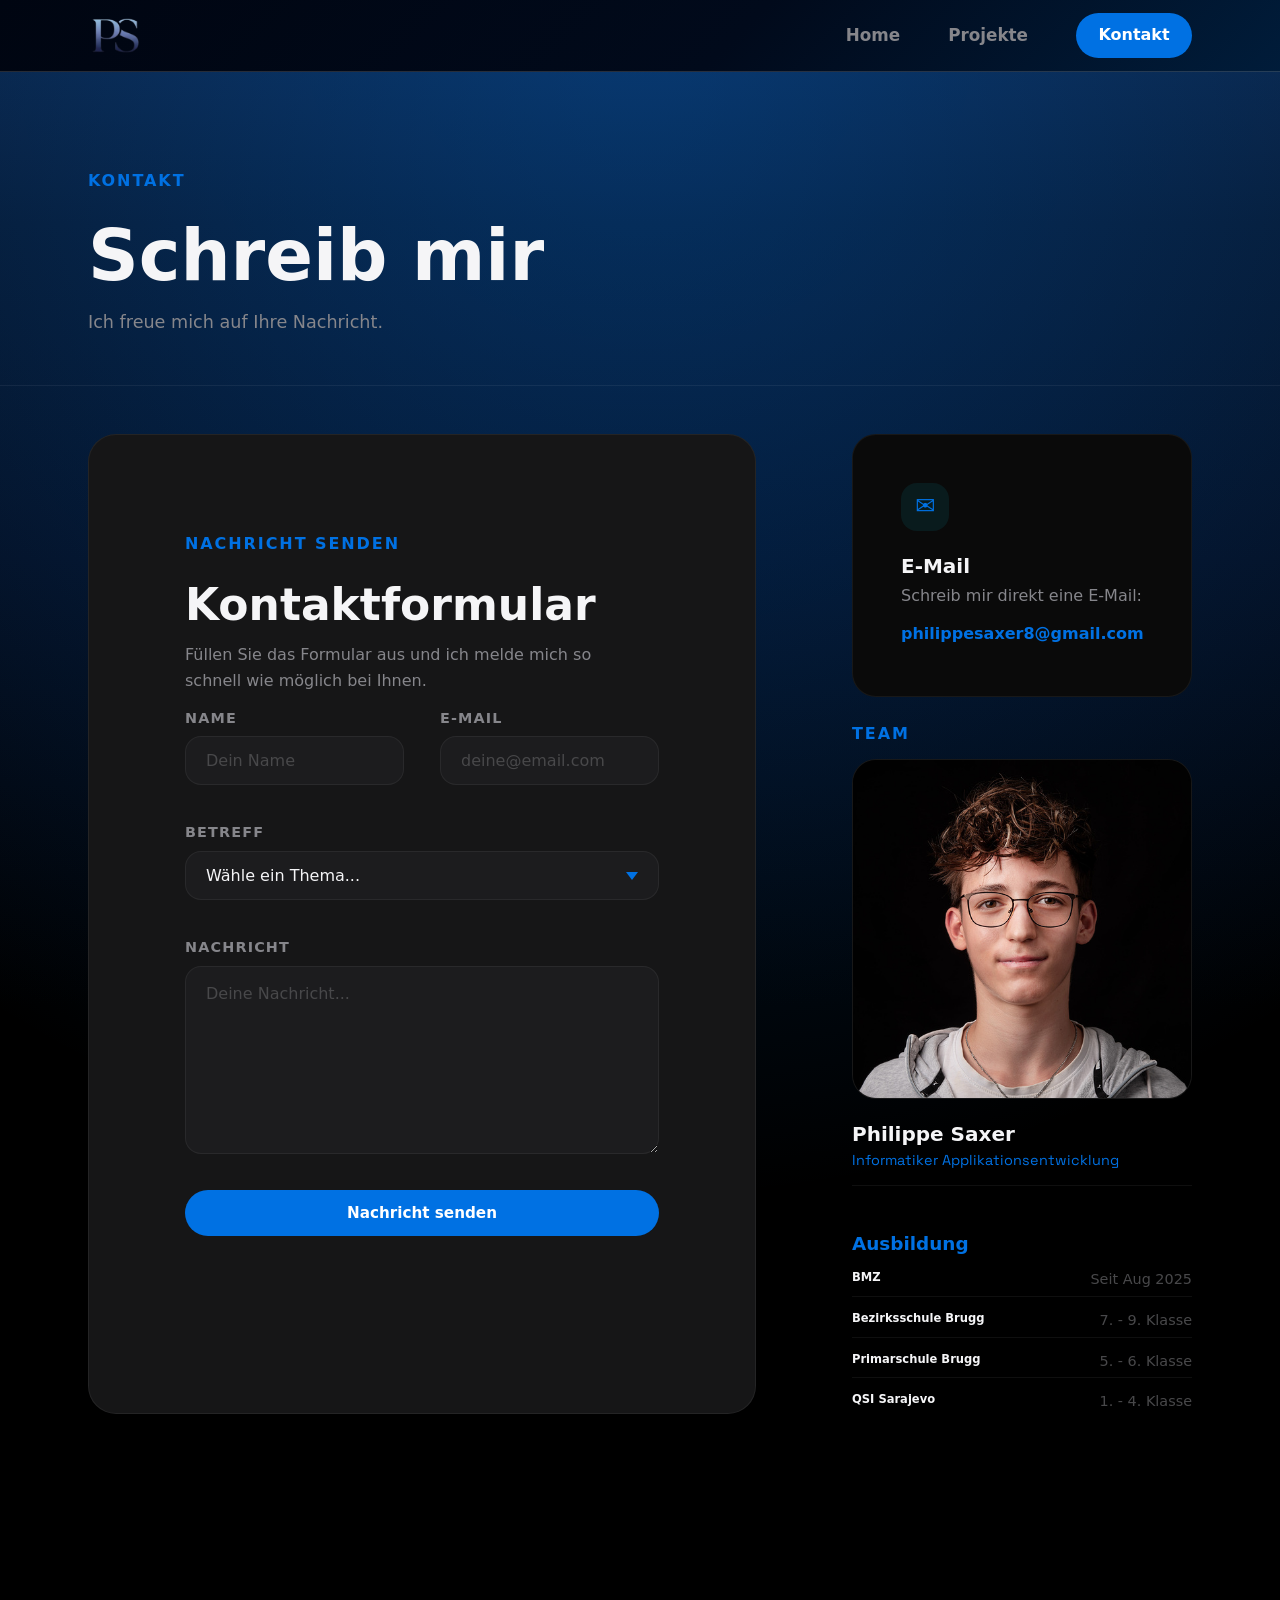
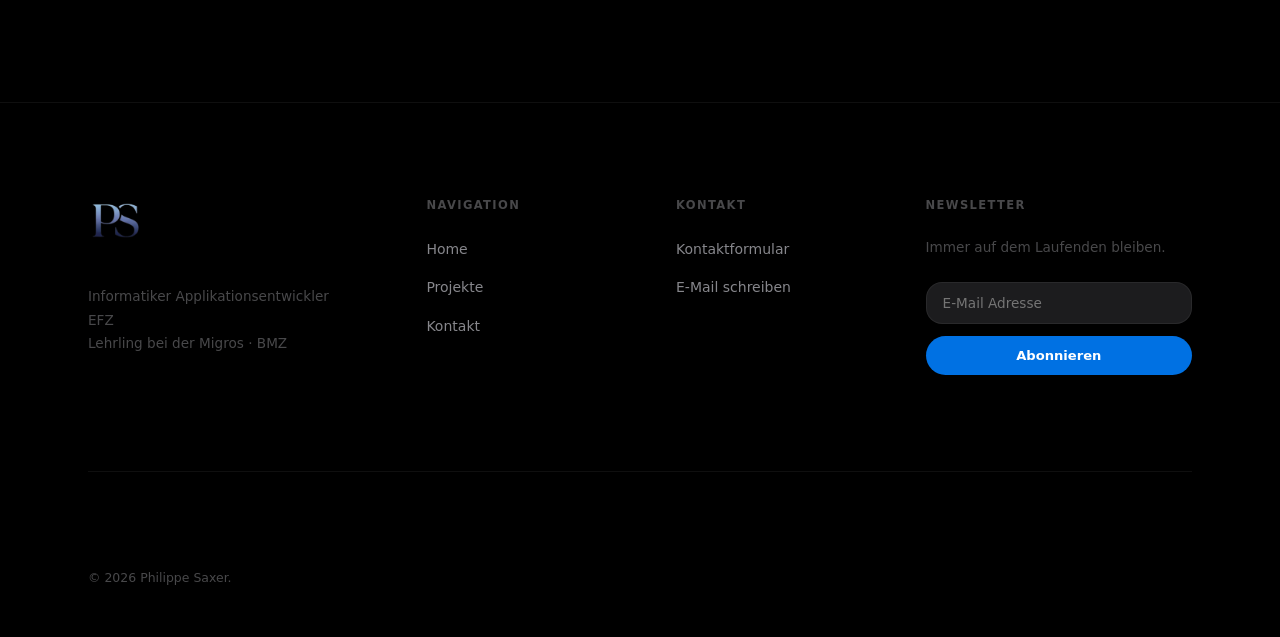
==== kontakt.html @ be21d1b6 "Page Title Refinement: Trenner von — auf | überall geändert" ====
<!DOCTYPE html>
<html lang="de">
<head>
  <meta charset="UTF-8">
  <meta name="viewport" content="width=device-width, initial-scale=1.0">
  <meta name="description" content="Kontakt aufnehmen mit Philippe Saxer — Informatiker Applikationsentwickler EFZ.">
  <title>Kontakt | Philippe Saxer</title>
  <link rel="stylesheet" href="css/style.css">
  <link rel="stylesheet" href="css/responsive.css">
  <link rel="icon" href="images/logo.png" type="image/png">
</head>
<body style="overflow-x: hidden;">

  <!-- LOADING SCREEN -->
  <div id="page-loader">
    <img src="images/logo.png" alt="Loading..." class="loader-logo">
  </div>

  <!-- ====================================================
       HEADER
       ==================================================== -->
  <header class="site-header">
    <div class="container header-inner">
      <a href="index.html" class="site-logo">
        <img src="images/logo.png" alt="Philippe.dev Logo" style="height: 32px; width: auto; object-fit: contain;">
      </a>
      <nav class="site-nav">
        <a href="index.html"    class="nav-link">Home</a>
        <a href="projekte.html" class="nav-link">Projekte</a>
        <a href="kontakt.html"  class="nav-cta active">Kontakt</a>
      </nav>
    </div>
  </header>

  <!-- ====================================================
       MAIN
       ==================================================== -->
  <main>

    <!-- PAGE HERO -->
    <div class="page-hero">
      <div class="container">
        <span class="section-label">Kontakt</span>
        <h1>Schreib mir</h1>
        <p>Ich freue mich auf Ihre Nachricht.</p>
      </div>
    </div>

    <!-- CONTACT SECTION -->
    <section class="section">
      <div class="container">
        <div class="contact-layout scroll-reveal">

          <!-- Contact Form -->
          <div class="contact-form-wrapper">
            <div class="contact-card">
              <div class="contact-card-header">
                <span class="section-label">Nachricht senden</span>
                <h2>Kontaktformular</h2>
                <p>Füllen Sie das Formular aus und ich melde mich so schnell wie möglich bei Ihnen.</p>
              </div>
              <form class="contact-form" action="mailto:philippesaxer8@gmail.com" method="post" enctype="text/plain">
                <div class="form-row">
                  <div class="form-group">
                    <label for="contact-name" class="form-label">Name</label>
                    <input type="text" id="contact-name" name="name" class="form-input" placeholder="Dein Name" required>
                  </div>
                  <div class="form-group">
                    <label for="contact-email" class="form-label">E-Mail</label>
                    <input type="email" id="contact-email" name="email" class="form-input" placeholder="deine@email.com" required>
                  </div>
                </div>
                <div class="form-group">
                  <label for="contact-subject" class="form-label">Betreff</label>
                  <select id="contact-subject" name="betreff" class="form-input form-select" required>
                    <option value="" disabled selected>Wähle ein Thema...</option>
                    <option value="Allgemeine Anfrage">Allgemeine Anfrage</option>
                    <option value="Projekt-Frage">Frage zu einem Projekt</option>
                    <option value="Zusammenarbeit">Zusammenarbeit</option>
                    <option value="Sonstiges">Sonstiges</option>
                  </select>
                </div>
                <div class="form-group">
                  <label for="contact-message" class="form-label">Nachricht</label>
                  <textarea id="contact-message" name="nachricht" class="form-textarea" rows="6" placeholder="Deine Nachricht..." required></textarea>
                </div>
                <button type="submit" class="btn-primary btn-full">Nachricht senden</button>
              </form>
            </div>
          </div>

          <!-- Contact Info Sidebar -->
          <aside class="contact-info-sidebar">
            <div class="contact-info-card scroll-reveal">
              <div class="contact-info-icon">✉</div>
              <h3>E-Mail</h3>
              <p>Schreib mir direkt eine E-Mail:</p>
              <a href="mailto:philippesaxer8@gmail.com" class="contact-info-link">philippesaxer8@gmail.com</a>
            </div>

            <div class="contact-profile-card scroll-reveal">
              <span class="section-label" style="display: block; margin-bottom: var(--sp-sm);">Team</span>
              <img src="images/philippesaxer.png" alt="Philippe Saxer" style="width: 100%; height: auto; border-radius: var(--r-lg); border: 1px solid var(--border-subtle); object-fit: cover; background: var(--bg-surface);">
              <h3 style="margin-top: var(--sp-md); font-size: 1.25rem; color: var(--text-primary);">Philippe Saxer</h3>
              <p style="font-family: var(--font-mono); font-size: 0.9rem; color: var(--cyan); margin-top: 4px;">Informatiker Applikationsentwicklung</p>
              
              <div class="team-details" style="margin-top: var(--sp-sm); gap: var(--sp-sm);">
                <h4 style="font-size: 1.15rem; margin-bottom: 2px; color: var(--cyan);">Ausbildung</h4>
                
                <div class="detail-row" style="flex-direction: row; justify-content: space-between; border-bottom: 1px solid var(--border-subtle); padding-bottom: 4px;">
                  <span class="detail-label" style="text-transform: none; letter-spacing: normal; color: var(--text-primary);">BMZ</span>
                  <span class="detail-value" style="font-size: 0.9rem; color: var(--text-muted);">Seit Aug 2025</span>
                </div>
                
                <div class="detail-row" style="flex-direction: row; justify-content: space-between; border-bottom: 1px solid var(--border-subtle); padding-bottom: 4px;">
                  <span class="detail-label" style="text-transform: none; letter-spacing: normal; color: var(--text-primary);">Bezirksschule Brugg</span>
                  <span class="detail-value" style="font-size: 0.9rem; color: var(--text-muted);">7. - 9. Klasse</span>
                </div>
                
                <div class="detail-row" style="flex-direction: row; justify-content: space-between; border-bottom: 1px solid var(--border-subtle); padding-bottom: 4px;">
                  <span class="detail-label" style="text-transform: none; letter-spacing: normal; color: var(--text-primary);">Primarschule Brugg</span>
                  <span class="detail-value" style="font-size: 0.9rem; color: var(--text-muted);">5. - 6. Klasse</span>
                </div>
                
                <div class="detail-row" style="flex-direction: row; justify-content: space-between;">
                  <span class="detail-label" style="text-transform: none; letter-spacing: normal; color: var(--text-primary);">QSI Sarajevo</span>
                  <span class="detail-value" style="font-size: 0.9rem; color: var(--text-muted);">1. - 4. Klasse</span>
                </div>
              </div>
            </div>
          </aside>

        </div>
      </div>
    </section>

  </main>

  <!-- ====================================================
       FOOTER
       ==================================================== -->
  <footer class="site-footer">
    <div class="container">
      <div class="footer-top">
        <div class="footer-brand">
          <a href="index.html" class="site-logo" style="margin-bottom: var(--sp-sm); display: inline-block;">
            <img src="images/logo.png" alt="Philippe.dev Logo" style="height: 48px; width: auto; object-fit: contain;">
          </a>
          <p>Informatiker Applikationsentwickler EFZ<br>Lehrling bei der Migros · BMZ</p>
        </div>
        <div class="footer-col">
          <h4>Navigation</h4>
          <ul class="footer-links">
            <li><a href="index.html"    class="footer-link">Home</a></li>
            <li><a href="projekte.html" class="footer-link">Projekte</a></li>
            <li><a href="kontakt.html"  class="footer-link">Kontakt</a></li>
          </ul>
        </div>
        <div class="footer-col">
          <h4>Kontakt</h4>
          <ul class="footer-links">
            <li><a href="kontakt.html"                           class="footer-link">Kontaktformular</a></li>
            <li><a href="mailto:philippesaxer8@gmail.com"        class="footer-link">E-Mail schreiben</a></li>
          </ul>
        </div>
        <div class="footer-col newsletter-col">
          <h4>Newsletter</h4>
          <p style="font-size: 0.85rem; color: var(--text-muted); margin-bottom: var(--sp-md);">Immer auf dem Laufenden bleiben.</p>
          <form class="footer-newsletter-form" action="mailto:philippesaxer8@gmail.com" method="post" enctype="text/plain">
            <input type="email" name="email" placeholder="E-Mail Adresse" required class="footer-newsletter-input">
            <button type="submit" class="footer-newsletter-btn">Abonnieren</button>
          </form>
        </div>
      </div>
      <div class="footer-bottom">
        <p class="footer-copy">&copy; 2026 Philippe Saxer.</p>
      </div>
    </div>
  </footer>

  <script>
    // Apple-Style Scroll Reveal Animation
    document.addEventListener("DOMContentLoaded", () => {
      const observerOptions = {
        threshold: 0.15,
        rootMargin: "0px 0px -10% 0px"
      };

      const observer = new IntersectionObserver((entries) => {
        entries.forEach(entry => {
          // Add or remove the active class depending on visibility
          if (entry.isIntersecting) {
            entry.target.classList.add("reveal-active");
          } else {
            // Optional: remove class when scrolling past to animate again
            entry.target.classList.remove("reveal-active");
          }
        });
      }, observerOptions);

      // Select elements to animate
      const cards = document.querySelectorAll(".contact-info-card, .contact-card");
      
      cards.forEach((el, index) => {
        el.classList.add("reveal-up");
        el.style.transitionDelay = `${(index % 3) * 0.1}s`;
        observer.observe(el);
      });
    });

    // Hide Loading Screen
    window.addEventListener("load", () => {
      const loader = document.getElementById("page-loader");
      if (loader) {
        setTimeout(() => {
          loader.classList.add("loader-hidden");
        }, 500);
      }
    });
  </script>
  <script src="js/main.js"></script>
</body>
</html>
---- css/style.css ----
/* ============================================================
   PORTFOLIO — Philippe Saxer
   css/style.css
   ============================================================ */

@import url('https://fonts.googleapis.com/css2?family=Space+Grotesk:wght@400;500;600;700&family=Playfair+Display:wght@400;500;600;700;800;900&display=swap');

/* ============================================================
   CSS CUSTOM PROPERTIES
   ============================================================ */

:root {
  /* Background layers — Sophisticated Dark */
  --bg-base: #000000;
  --bg-surface: #0a0a0a;
  --bg-card: #161617;
  --bg-card-hover: #1c1c1e;
  --bg-input: #1c1c1e;

  /* Accent — Apple Blue */
  --cyan: #0071E3;
  --cyan-dim: #0060C0;
  --cyan-glow: rgba(0, 113, 227, 0.18);
  --cyan-subtle: rgba(0, 113, 227, 0.08);

  /* Kept for compatibility */
  --sky-blue: #0071E3;
  --mint: #30D158;
  --white-glow: rgba(255, 255, 255, 0.06);

  /* Secondary accent */
  --amber: #FF9F0A;

  /* Text */
  --text-primary: #F5F5F7;
  --text-secondary: #86868B;
  --text-muted: #48484A;

  /* Borders — subtle white transparency */
  --border-subtle: rgba(255, 255, 255, 0.06);
  --border-default: rgba(255, 255, 255, 0.12);
  --border-strong: rgba(255, 255, 255, 0.18);

  /* Category colors — muted, sophisticated */
  --cat-games: #FF6961;
  --cat-backend: #64D2FF;
  --cat-iot: #30D158;
  --cat-frontend: #FFD60A;
  --cat-programming: #BF5AF2;
  --cat-database: #FF6482;
  --cat-tools: #64D2FF;
  --cat-systems: #30D158;

  /* Typography */
  --font-display: system-ui, -apple-system, 'Segoe UI', 'Helvetica Neue', Arial, sans-serif;
  --font-body: system-ui, -apple-system, 'Segoe UI', 'Helvetica Neue', Arial, sans-serif;
  --font-mono: 'Space Grotesk', system-ui, sans-serif;

  /* Spacing */
  --sp-xs: 0.375rem;
  --sp-sm: 0.75rem;
  --sp-md: 1.5rem;
  --sp-lg: 2.25rem;
  --sp-xl: 3rem;
  --sp-2xl: 4.5rem;
  --sp-3xl: 6rem;
  --sp-4xl: 9rem;

  /* Shape — strong rounding */
  --r-sm: 12px;
  --r-md: 16px;
  --r-lg: 24px;
  --r-xl: 28px;
  --r-pill: 980px;

  /* Shadows — soft layered, no glow */
  --shadow-md: 0 4px 24px rgba(0, 0, 0, 0.25), 0 1px 4px rgba(0, 0, 0, 0.15);
  --shadow-glow: 0 8px 40px rgba(0, 0, 0, 0.35);
  --shadow-sm: 0 2px 12px rgba(0, 0, 0, 0.18);

  /* Motion */
  --ease: cubic-bezier(0.4, 0, 0.2, 1);
  --transition-fast: 0.15s var(--ease);
  --transition: 0.3s var(--ease);

  /* Layout */
  --max-width: 1200px;
  --header-height: 72px;
}

/* ============================================================
   RESET & BASE
   ============================================================ */

*,
*::before,
*::after {
  box-sizing: border-box;
  margin: 0;
  padding: 0;
}

html {
  scroll-behavior: smooth;
  background-color: var(--bg-base);
  scrollbar-width: thin;
  scrollbar-color: var(--cyan-dim) var(--bg-base);
}

body {
  font-family: var(--font-body);
  font-size: 1rem;
  line-height: 1.65;
  color: var(--text-primary);
  background-color: transparent;
  overflow-x: hidden;
  min-height: 100vh;
  position: relative;
  /* Custom Bluish Cursor - Default Arrow */
  cursor: url("data:image/svg+xml,%3Csvg width='24' height='24' viewBox='0 0 24 24' fill='none' xmlns='http://www.w3.org/2000/svg'%3E%3Cpath d='M5.5 3.5V20.5L10.5 15.5H18.5L5.5 3.5Z' fill='%230071E3' stroke='white' stroke-width='1.5' stroke-linejoin='round'/%3E%3C/svg%3E"), auto;
}

/* Custom Bluish Cursor - Pointer for interactive elements */
@media (hover: hover) and (pointer: fine) {
  a, 
  button, 
  .btn-primary, 
  .btn-secondary, 
  .nav-link, 
  .nav-cta, 
  .project-card, 
  .category-card {
    cursor: url("data:image/svg+xml,%3Csvg width='32' height='32' viewBox='0 0 32 32' fill='none' xmlns='http://www.w3.org/2000/svg'%3E%3Cpath d='M11 11V3C11 1.89543 11.8954 1 13 1C14.1046 1 15 1.89543 15 3V12M15 12V10C15 8.89543 15.8954 8 17 8C18.1046 8 19 8.89543 19 10V12M19 12V10C19 8.89543 19.8954 8 21 8C22.1046 8 23 8.89543 23 10V12M23 12V11C23 9.89543 23.8954 9 25 9C26.1046 9 27 9.89543 27 11V18C27 21.866 23.866 25 20 25H15C11.134 25 8 21.866 8 18V12C8 12 8 11.5 10 11.5C12 11.5 12 12 12 13' stroke='%230071E3' stroke-width='2' stroke-linecap='round' stroke-linejoin='round'/%3E%3C/svg%3E"), pointer !important;
  }
}

/* ============================================================
   CUSTOM SCROLLBAR
   ============================================================ */
::-webkit-scrollbar {
  width: 16px;
  height: 16px;
}

::-webkit-scrollbar-track {
  background: var(--bg-base);
  border-left: 1px solid var(--border-subtle);
}

::-webkit-scrollbar-thumb {
  background: linear-gradient(to bottom, var(--cyan-dim), var(--cyan));
  border-radius: var(--r-pill);
  border: 4px solid var(--bg-base);
}

::-webkit-scrollbar-thumb:hover {
  background: linear-gradient(to bottom, var(--cyan), var(--cat-tools));
}

/* ============================================================
   GLOBAL BACKGROUND GRADIENT
   ============================================================ */
body::before {
  content: '';
  position: absolute;
  top: 0;
  left: 0;
  right: 0;
  bottom: 0;
  z-index: -999;
  pointer-events: none;
  background:
    radial-gradient(circle at 50% 0%, rgba(0, 113, 227, 0.35) 0%, transparent 1200px),
    linear-gradient(to bottom, #0d1f3c 0%, #071224 10%, #040a18 25%, #000000 45%, #000000 100%);
}

img {
  max-width: 100%;
  display: block;
}

a {
  color: inherit;
  text-decoration: none;
}

ul,
ol {
  list-style: none;
}

/* ============================================================
   TYPOGRAPHY
   ============================================================ */

h1,
h2,
h3,
h4,
h5,
h6 {
  font-family: var(--font-display);
  line-height: 1.1;
  font-weight: 700;
}

h1 {
  font-size: clamp(2.25rem, 5.5vw, 4.75rem);
}

h2 {
  font-size: clamp(1.6rem, 3.5vw, 2.75rem);
}

h3 {
  font-size: clamp(1.15rem, 2vw, 1.6rem);
}

h4 {
  font-size: 1.05rem;
}

p {
  color: var(--text-secondary);
}

.mono {
  font-family: var(--font-body);
  font-size: 0.875em;
}

/* ============================================================
   LAYOUT UTILITIES
   ============================================================ */

.container {
  width: 100%;
  max-width: var(--max-width);
  margin: 0 auto;
  padding: 0 var(--sp-xl);
}

.section {
  padding: var(--sp-4xl) 0;
}

.page-hero+.section {
  padding-top: var(--sp-xl);
}

.section-label {
  font-family: var(--font-display);
  font-size: 1rem;
  font-weight: 700;
  color: var(--cyan);
  text-transform: uppercase;
  letter-spacing: 0.12em;
  display: block;
  margin-bottom: var(--sp-md);
}

.section-title {
  color: var(--text-primary);
  margin-bottom: var(--sp-md);
}

.section-desc {
  font-size: 1.05rem;
  max-width: 55ch;
}

.section-header {
  margin-bottom: var(--sp-3xl);
}

.text-center {
  text-align: center;
}

.mt-xl {
  margin-top: var(--sp-xl);
}

.divider {
  height: 1px;
  background: linear-gradient(90deg, transparent, var(--border-default), transparent);
}

/* ============================================================
   BUTTONS
   ============================================================ */

.btn-primary {
  display: inline-flex;
  align-items: center;
  gap: var(--sp-sm);
  padding: 0.875rem 2rem;
  background: var(--cyan);
  color: #fff;
  font-family: var(--font-body);
  font-size: 0.95rem;
  font-weight: 600;
  border-radius: var(--r-pill);
  border: none;
  cursor: pointer;
  transition: all var(--transition);
}

.btn-primary:hover {
  background: var(--cyan-dim);
  transform: translateY(-1px);
  box-shadow: var(--shadow-sm);
}

.btn-secondary {
  display: inline-flex;
  align-items: center;
  gap: var(--sp-sm);
  padding: 0.875rem 2rem;
  background: transparent;
  color: var(--text-primary);
  font-family: var(--font-body);
  font-size: 0.95rem;
  font-weight: 500;
  border: 1px solid var(--border-default);
  border-radius: var(--r-pill);
  cursor: pointer;
  transition: all var(--transition);
}

.btn-secondary:hover {
  border-color: var(--cyan);
  color: var(--cyan);
  transform: translateY(-2px);
}

.btn-full {
  width: 100%;
  justify-content: center;
}

/* ============================================================
   HEADER / NAVIGATION
   ============================================================ */

.site-header {
  position: sticky;
  top: 0;
  z-index: 100;
  height: var(--header-height);
  display: flex;
  align-items: center;

  /* Animierter, breiter linear-gradient Hintergrund (Dunkle Premium Blau Töne) */
  background: linear-gradient(-45deg,
      #000511,
      /* Extrem dunkles Nachtblau */
      #010a1b,
      /* Tiefes Marineblau */
      #001233,
      /* Dark Navy */
      #002244,
      /* Deep Space Blue */
      #003366,
      /* Edles Midnight Blue */
      #002244,
      /* Weicher Übergang zurück */
      #010a1b,
      /* Wieder tiefes Blau */
      #000511
      /* Zurück zum Ursprung für den nahtlosen Loop */
    );
  background-size: 400% 400%;
  animation: nav-gradient-flow 15s ease infinite;

  border-bottom: 1px solid rgba(255, 255, 255, 0.15);
  transition: all var(--transition);
}

/* Keyframes für den fliessenden Gradient */
@keyframes nav-gradient-flow {
  0% {
    background-position: 0% 50%;
  }

  50% {
    background-position: 100% 50%;
  }

  100% {
    background-position: 0% 50%;
  }
}

.site-header.header-scrolled {
  height: 60px;
  box-shadow: 0 4px 30px rgba(0, 0, 0, 0.6);
  border-bottom-color: rgba(255, 255, 255, 0.2);
}

.header-inner {
  display: flex;
  align-items: center;
  justify-content: space-between;
  width: 100%;
}

.site-logo {
  font-family: var(--font-display);
  font-size: 1.35rem;
  /* Increased from 1.15rem */
  font-weight: 800;
  color: var(--text-primary);
  display: flex;
  align-items: center;
  gap: 4px;
  letter-spacing: -0.01em;
  transition: transform 0.2s cubic-bezier(0.175, 0.885, 0.32, 1.275);
}

/* Make logo larger everywhere */
.site-logo img {
  height: 42px !important;
  width: auto;
  transition: all var(--transition);
}

.site-logo:active {
  transform: scale(1.1);
}

.logo-accent {
  color: var(--cyan);
}

.logo-bracket {
  color: var(--text-muted);
  font-family: var(--font-mono);
  font-size: 0.95rem;
}

.site-nav {
  display: flex;
  align-items: center;
  gap: var(--sp-xl);
}

.nav-link {
  font-family: var(--font-body);
  font-size: 1.05rem;
  /* Increased from 0.875rem */
  font-weight: 600;
  /* Increased from 500 */
  color: var(--text-secondary);
  text-transform: none;
  letter-spacing: 0;
  transition: color var(--transition);
  position: relative;
}

.nav-link::after {
  content: '';
  position: absolute;
  bottom: -6px;
  /* Adjusted for larger text */
  left: 0;
  width: 0;
  height: 2px;
  /* Thicker underline */
  background: var(--cyan);
  transition: width var(--transition);
}

.nav-link:hover,
.nav-link.active {
  color: var(--cyan);
}

.nav-link:hover::after,
.nav-link.active::after {
  width: 100%;
}

.nav-cta {
  padding: 0.6rem 1.4rem;
  /* Increased padding */
  background: var(--cyan);
  border: none;
  border-radius: var(--r-pill);
  font-family: var(--font-body);
  font-size: 1rem;
  /* Increased from 0.82rem */
  font-weight: 600;
  color: #fff;
  text-transform: none;
  letter-spacing: 0;
  transition: all var(--transition);
}

.nav-cta::after {
  display: none;
}

.nav-cta:hover {
  background: var(--cyan-dim);
  color: #fff;
  box-shadow: var(--shadow-sm);
}

/* ============================================================
   HERO SECTION
   ============================================================ */

.hero {
  height: 300vh;
  position: relative;
  overflow: clip;
  overscroll-behavior: none;
}

.hero-sticky-wrapper {
  position: sticky;
  top: 0;
  height: 100vh;
  height: 100dvh;
  display: flex;
  align-items: center;
  justify-content: center;
  perspective: 2500px;
  overflow: hidden;
}

.hero::before {
  content: '';
  position: absolute;
  top: -40%;
  left: -15%;
  width: 55%;
  height: 200%;
  background: none;
  pointer-events: none;
}

.hero-label {
  font-family: var(--font-body);
  font-size: 0.82rem;
  color: var(--cyan);
  letter-spacing: 0.15em;
  text-transform: uppercase;
  margin-bottom: var(--sp-lg);
  display: flex;
  align-items: center;
  gap: var(--sp-md);
  font-weight: 600;
}

.hero-label::before {
  content: '';
  display: none;
}

.hero-name {
  font-family: 'Playfair Display', Georgia, serif;
  font-size: clamp(3.25rem, 9vw, 8rem);
  font-weight: 900;
  line-height: 0.92;
  color: var(--text-primary);
  margin-bottom: var(--sp-xl);
  letter-spacing: -0.02em;
  font-style: normal;
}

.name-line-2 {
  color: var(--cyan);
  display: block;
}

.hero-cursor::after {
  content: '_';
  color: var(--cyan);
  animation: blink 1s step-end infinite;
}

@keyframes blink {

  0%,
  100% {
    opacity: 1;
  }

  50% {
    opacity: 0;
  }
}

.hero-tagline {
  font-size: clamp(0.95rem, 1.8vw, 1.2rem);
  color: var(--text-secondary);
  margin-bottom: var(--sp-3xl);
  max-width: 50ch;
  line-height: 1.75;
}

.hero-tagline .highlight {
  color: var(--cyan);
  font-family: var(--font-body);
  font-size: 0.95em;
  font-weight: 600;
}

.hero-cta {
  display: flex;
  align-items: center;
  gap: var(--sp-md);
  flex-wrap: wrap;
}

.hero-stats {
  display: flex;
  gap: var(--sp-3xl);
  margin-top: var(--sp-4xl);
  padding-top: var(--sp-3xl);
  border-top: 1px solid var(--border-subtle);
}

.stat-item {
  display: flex;
  flex-direction: column;
  gap: var(--sp-xs);
}

.stat-number {
  font-family: var(--font-display);
  font-size: 2.4rem;
  font-weight: 800;
  color: var(--cyan);
  line-height: 1;
}

.stat-label {
  font-size: 0.78rem;
  color: var(--text-muted);
  text-transform: uppercase;
  letter-spacing: 0.1em;
  font-family: var(--font-body);
  font-weight: 600;
}

/* ============================================================
   PROJECT CARDS
   ============================================================ */

.projects-grid {
  display: grid;
  grid-template-columns: repeat(3, 1fr);
  gap: var(--sp-lg);
}

.project-card {
  background: var(--bg-card);
  backdrop-filter: none;
  -webkit-backdrop-filter: none;
  border: 1px solid var(--border-subtle);
  border-radius: var(--r-xl);
  overflow: hidden;
  transition: all var(--transition);
  display: flex;
  flex-direction: column;
  height: 100%;
}

/* Horizontal Scroll Specifics */
.project-horizontal-scroll {
  height: 500vh;
  /* Long scroll area */
  position: relative;
  overscroll-behavior: none;
}

.horizontal-sticky-container {
  position: sticky;
  top: 0;
  height: 100vh;
  height: 100dvh;
  width: 100%;
  overflow: hidden;
  display: flex;
  flex-direction: column;
  justify-content: center;
}

.horizontal-header-wrap {
  margin-bottom: var(--sp-xl);
}

.horizontal-track-wrap {
  padding: 0 var(--sp-xl);
}

.horizontal-track {
  display: flex;
  gap: var(--sp-xl);
  will-change: transform;
}

.h-card {
  flex: 0 0 400px;
  /* Fixed width for horizontal cards */
  max-width: 400px;
}

.project-card:hover {
  transform: translateY(-4px) scale(1.01);
  border-color: var(--border-default);
  box-shadow: var(--shadow-md);
  background: var(--bg-card-hover);
}

.card-link-layer {
  position: absolute;
  inset: 0;
  z-index: 5;
}

/* Card thumbnail area */
.card-thumb {
  height: 175px;
  position: relative;
  overflow: hidden;
}

.card-thumb-inner {
  width: 100%;
  height: 100%;
  display: flex;
  align-items: center;
  justify-content: center;
}

.cat-games .card-thumb-inner {
  background: linear-gradient(135deg, #130808, #221212);
}

.cat-backend .card-thumb-inner {
  background: linear-gradient(135deg, #00121a, #001e28);
}

.cat-iot .card-thumb-inner {
  background: linear-gradient(135deg, #001410, #001e18);
}

.cat-frontend .card-thumb-inner {
  background: linear-gradient(135deg, #140e00, #211600);
}

.cat-programming .card-thumb-inner {
  background: linear-gradient(135deg, #0e081c, #150d28);
}

.cat-database .card-thumb-inner {
  background: linear-gradient(135deg, #140008, #200010);
}

.cat-tools .card-thumb-inner {
  background: linear-gradient(135deg, #000814, #000e20);
}

.cat-systems .card-thumb-inner {
  background: linear-gradient(135deg, #001410, #001e18);
}

.card-thumb-symbol {
  font-family: var(--font-display);
  font-size: 3.5rem;
  font-weight: 700;
  line-height: 1;
  opacity: 0.4;
  user-select: none;
}

.cat-games .card-thumb-symbol {
  color: var(--cat-games);
}

.cat-backend .card-thumb-symbol {
  color: var(--cat-backend);
}

.cat-iot .card-thumb-symbol {
  color: var(--cat-iot);
}

.cat-frontend .card-thumb-symbol {
  color: var(--cat-frontend);
}

.cat-programming .card-thumb-symbol {
  color: var(--cat-programming);
}

.cat-database .card-thumb-symbol {
  color: var(--cat-database);
}

.cat-tools .card-thumb-symbol {
  color: var(--cat-tools);
}

.cat-systems .card-thumb-symbol {
  color: var(--cat-systems);
}

.card-thumb-img {
  width: 100%;
  height: 100%;
  object-fit: contain;
  object-position: center;
  transition: transform 0.6s var(--ease);
}

.project-card:hover .card-thumb-img {
  transform: scale(1.05);
}

/* Category badge on card */
.card-badge {
  position: absolute;
  top: var(--sp-md);
  left: var(--sp-md);
  padding: 0.25rem 0.75rem;
  border-radius: var(--r-pill);
  font-family: var(--font-body);
  font-size: 0.7rem;
  font-weight: 600;
  text-transform: uppercase;
  letter-spacing: 0.08em;
}

.cat-games .card-badge {
  background: #000;
  color: var(--cat-games);
  border: 1px solid rgba(255, 107, 107, 0.28);
}

.cat-backend .card-badge {
  background: #000;
  color: var(--cat-backend);
  border: 1px solid rgba(0, 229, 255, 0.25);
}

.cat-iot .card-badge {
  background: #000;
  color: var(--cat-iot);
  border: 1px solid rgba(0, 255, 136, 0.25);
}

.cat-frontend .card-badge {
  background: #000;
  color: var(--cat-frontend);
  border: 1px solid rgba(245, 158, 11, 0.28);
}

.cat-programming .card-badge {
  background: #000;
  color: var(--cat-programming);
  border: 1px solid rgba(167, 139, 250, 0.28);
}

.cat-database .card-badge {
  background: #000;
  color: var(--cat-database);
  border: 1px solid rgba(251, 113, 133, 0.28);
}

.cat-tools .card-badge {
  background: #000;
  color: var(--cat-tools);
  border: 1px solid rgba(96, 165, 250, 0.28);
}

.cat-systems .card-badge {
  background: #000;
  color: var(--cat-systems);
  border: 1px solid rgba(52, 211, 153, 0.28);
}

/* Card body */
.card-body {
  padding: var(--sp-lg);
  display: flex;
  flex-direction: column;
  gap: var(--sp-sm);
  flex: 1;
}

.card-title {
  font-family: var(--font-display);
  font-size: 1.05rem;
  font-weight: 700;
  color: var(--text-primary);
  line-height: 1.3;
}


.card-desc {
  font-size: 0.865rem;
  color: var(--text-secondary);
  line-height: 1.65;
  flex: 1;
}

.card-link {
  margin-top: var(--sp-md);
  display: inline-flex;
  align-items: center;
  gap: var(--sp-xs);
  font-family: var(--font-body);
  font-size: 0.82rem;
  color: var(--cyan);
  text-transform: none;
  letter-spacing: 0;
  font-weight: 600;
  transition: gap var(--transition-fast);
}

.card-link::after {
  content: '→';
}

.card-link:hover {
  gap: var(--sp-sm);
}

/* ============================================================
   CATEGORY OVERVIEW CARDS
   ============================================================ */

.categories-grid {
  display: grid;
  grid-template-columns: repeat(4, 1fr);
  gap: var(--sp-md);
}

.category-card {
  padding: var(--sp-lg) var(--sp-xl);
  background: var(--bg-card);
  backdrop-filter: none;
  -webkit-backdrop-filter: none;
  border: 1px solid var(--border-subtle);
  border-radius: var(--r-xl);
  transition: all var(--transition);
  display: flex;
  align-items: center;
  gap: var(--sp-md);
  cursor: pointer;
}

.category-card:hover {
  transform: translateY(-4px);
  border-color: var(--border-default);
  box-shadow: var(--shadow-md);
}

.category-icon {
  width: 44px;
  height: 44px;
  flex-shrink: 0;
  display: flex;
  align-items: center;
  justify-content: center;
  border-radius: var(--r-md);
  font-family: var(--font-body);
  font-size: 0.7rem;
  font-weight: 600;
  letter-spacing: 0.05em;
}

.category-card.cat-games .category-icon {
  background: rgba(255, 107, 107, 0.1);
  color: var(--cat-games);
}

.category-card.cat-backend .category-icon {
  background: rgba(0, 229, 255, 0.08);
  color: var(--cat-backend);
}

.category-card.cat-iot .category-icon {
  background: rgba(0, 255, 136, 0.08);
  color: var(--cat-iot);
}

.category-card.cat-frontend .category-icon {
  background: rgba(245, 158, 11, 0.1);
  color: var(--cat-frontend);
}

.category-card.cat-programming .category-icon {
  background: rgba(167, 139, 250, 0.1);
  color: var(--cat-programming);
}

.category-card.cat-database .category-icon {
  background: rgba(251, 113, 133, 0.1);
  color: var(--cat-database);
}

.category-card.cat-tools .category-icon {
  background: rgba(96, 165, 250, 0.1);
  color: var(--cat-tools);
}

.category-card.cat-systems .category-icon {
  background: rgba(52, 211, 153, 0.1);
  color: var(--cat-systems);
}

.category-text {
  display: flex;
  flex-direction: column;
  gap: 2px;
}

.category-name {
  font-family: var(--font-display);
  font-size: 0.95rem;
  font-weight: 700;
  color: var(--text-primary);
}

.category-count {
  font-family: var(--font-body);
  font-size: 0.72rem;
  color: var(--text-muted);
  letter-spacing: 0.05em;
}



/* ============================================================
   FILTER SYSTEM (projekte.html)
   ============================================================ */

.filter-radio {
  position: absolute;
  opacity: 0;
  pointer-events: none;
  width: 0;
  height: 0;
}

.filter-bar {
  display: flex;
  gap: var(--sp-sm);
  flex-wrap: wrap;
  margin-bottom: var(--sp-3xl);
}

.filter-btn {
  padding: 0.5rem 1.25rem;
  border: 1px solid var(--border-subtle);
  border-radius: var(--r-pill);
  cursor: pointer;
  font-family: var(--font-body);
  font-size: 0.78rem;
  font-weight: 500;
  color: var(--text-secondary);
  background: var(--bg-card);
  transition: all var(--transition);
  text-transform: none;
  letter-spacing: 0;
  display: inline-block;
}

.filter-btn:hover {
  border-color: var(--text-primary);
  color: var(--text-primary);
}

label[for="filter-all"]:hover {
  border-color: var(--text-primary);
  color: var(--text-primary);
}

label[for="filter-games"]:hover {
  border-color: var(--cat-games);
  color: var(--cat-games);
}

label[for="filter-backend"]:hover {
  border-color: var(--cat-backend);
  color: var(--cat-backend);
}

label[for="filter-iot"]:hover {
  border-color: var(--cat-iot);
  color: var(--cat-iot);
}

label[for="filter-frontend"]:hover {
  border-color: var(--cat-frontend);
  color: var(--cat-frontend);
}

label[for="filter-programming"]:hover {
  border-color: var(--cat-programming);
  color: var(--cat-programming);
}

label[for="filter-database"]:hover {
  border-color: var(--cat-database);
  color: var(--cat-database);
}

label[for="filter-tools"]:hover {
  border-color: var(--cat-tools);
  color: var(--cat-tools);
}

label[for="filter-systems"]:hover {
  border-color: var(--cat-systems);
  color: var(--cat-systems);
}

/* Active filter button highlight */
#filter-all:checked~.filter-bar-wrap .filter-bar label[for="filter-all"] {
  background: var(--text-primary);
  border-color: var(--text-primary);
  color: #000;
}

#filter-games:checked~.filter-bar-wrap .filter-bar label[for="filter-games"] {
  background: var(--cat-games);
  border-color: var(--cat-games);
  color: #000;
}

#filter-backend:checked~.filter-bar-wrap .filter-bar label[for="filter-backend"] {
  background: var(--cat-backend);
  border-color: var(--cat-backend);
  color: #000;
}

#filter-iot:checked~.filter-bar-wrap .filter-bar label[for="filter-iot"] {
  background: var(--cat-iot);
  border-color: var(--cat-iot);
  color: #000;
}

#filter-frontend:checked~.filter-bar-wrap .filter-bar label[for="filter-frontend"] {
  background: var(--cat-frontend);
  border-color: var(--cat-frontend);
  color: #000;
}

#filter-programming:checked~.filter-bar-wrap .filter-bar label[for="filter-programming"] {
  background: var(--cat-programming);
  border-color: var(--cat-programming);
  color: #000;
}

#filter-database:checked~.filter-bar-wrap .filter-bar label[for="filter-database"] {
  background: var(--cat-database);
  border-color: var(--cat-database);
  color: #000;
}

#filter-tools:checked~.filter-bar-wrap .filter-bar label[for="filter-tools"] {
  background: var(--cat-tools);
  border-color: var(--cat-tools);
  color: #000;
}

#filter-systems:checked~.filter-bar-wrap .filter-bar label[for="filter-systems"] {
  background: var(--cat-systems);
  border-color: var(--cat-systems);
  color: #000;
}

/* Hide cards that don't match the active filter */
#filter-games:checked~.grid-wrap .project-card:not(.cat-games),
#filter-backend:checked~.grid-wrap .project-card:not(.cat-backend),
#filter-iot:checked~.grid-wrap .project-card:not(.cat-iot),
#filter-frontend:checked~.grid-wrap .project-card:not(.cat-frontend),
#filter-programming:checked~.grid-wrap .project-card:not(.cat-programming),
#filter-database:checked~.grid-wrap .project-card:not(.cat-database),
#filter-tools:checked~.grid-wrap .project-card:not(.cat-tools),
#filter-systems:checked~.grid-wrap .project-card:not(.cat-systems) {
  display: none;
}

.filter-bar-wrap,
.grid-wrap {
  padding: 0 var(--sp-xl);
}

.projects-page-header {
  padding: var(--sp-3xl) var(--sp-xl) var(--sp-xl);
  max-width: var(--max-width);
  margin: 0 auto;
}

.projects-page-header h1 {
  margin-bottom: var(--sp-sm);
}

.filter-bar-wrap .filter-bar {
  max-width: var(--max-width);
  margin: 0 auto var(--sp-lg);
}

.grid-wrap .projects-grid {
  max-width: var(--max-width);
  margin: 0 auto;
}

/* ============================================================
   FORMS
   ============================================================ */

.form-group {
  display: flex;
  flex-direction: column;
  gap: var(--sp-xs);
}

.form-label {
  font-family: var(--font-body);
  font-size: 0.9rem;
  /* Standardized small-text size */
  font-weight: 600;
  color: var(--text-secondary);
  text-transform: uppercase;
  letter-spacing: 0.08em;
}

.form-input,
.form-select,
.form-textarea {
  padding: 0.875rem 1.25rem;
  background: var(--bg-input);
  border: 1px solid var(--border-subtle);
  border-radius: var(--r-md);
  color: var(--text-primary);
  font-family: var(--font-body);
  font-size: 1rem;
  /* Standardized body size */
  outline: none;
  transition: border-color var(--transition), box-shadow var(--transition);
  width: 100%;
}

.form-input:focus,
.form-select:focus,
.form-textarea:focus {
  border-color: var(--cyan);
  box-shadow: 0 0 0 3px var(--cyan-glow);
}

.form-input::placeholder,
.form-textarea::placeholder {
  color: var(--text-muted);
}

.form-select {
  appearance: none;
  -webkit-appearance: none;
  background-image: url("data:image/svg+xml,%3Csvg xmlns='http://www.w3.org/2000/svg' width='12' height='8' viewBox='0 0 12 8'%3E%3Cpath fill='%230071E3' d='M6 8L0 0h12z'/%3E%3C/svg%3E");
  background-repeat: no-repeat;
  background-position: right 1.25rem center;
  padding-right: 3rem;
  cursor: pointer;
}

.form-select option {
  background: var(--bg-card);
  color: var(--text-primary);
}

.form-textarea {
  resize: vertical;
  min-height: 140px;
  line-height: 1.65;
}

.form-grid {
  display: grid;
  grid-template-columns: 1fr 1fr;
  gap: var(--sp-lg);
}

.form-body {
  display: flex;
  flex-direction: column;
  gap: var(--sp-lg);
}

/* ============================================================
   PAGE HERO (inner pages)
   ============================================================ */

.page-hero {
  padding: var(--sp-3xl) 0 var(--sp-xl);
  border-bottom: 1px solid var(--border-subtle);
  margin-bottom: 0;
}

.page-hero h1 {
  margin-bottom: var(--sp-sm);
}

.page-hero p {
  font-size: 1.1rem;
  max-width: 55ch;
}

/* ============================================================
   CONTACT PAGE
   ============================================================ */

.team-section {
  padding: var(--sp-4xl) 0;
}

.team-card {
  display: grid;
  grid-template-columns: 260px 1fr;
  gap: var(--sp-3xl);
  background: var(--bg-card);
  border: 1px solid var(--border-subtle);
  border-radius: var(--r-xl);
  padding: var(--sp-3xl);
  align-items: start;
}

.team-photo {
  width: 100%;
  aspect-ratio: 1;
  background: linear-gradient(145deg, var(--bg-surface), var(--bg-card-hover));
  border: 1px solid var(--border-default);
  border-radius: var(--r-xl);
  display: flex;
  align-items: center;
  justify-content: center;
  font-family: var(--font-display);
  font-size: 3.5rem;
  color: var(--cyan);
  opacity: 0.5;
  letter-spacing: -0.05em;
}

.team-info h2 {
  margin-bottom: var(--sp-xs);
}

.team-role {
  font-family: var(--font-body);
  font-size: 0.88rem;
  color: var(--cyan);
  margin-bottom: var(--sp-xl);
  letter-spacing: 0;
  font-weight: 600;
}

.team-bio {
  margin-bottom: var(--sp-xl);
  line-height: 1.75;
}

.team-details {
  display: flex;
  flex-direction: column;
  gap: var(--sp-md);
  padding-top: var(--sp-xl);
  border-top: 1px solid var(--border-subtle);
}

.detail-row {
  display: flex;
  flex-direction: column;
  gap: 2px;
}

.detail-label {
  font-family: var(--font-body);
  font-size: 0.72rem;
  color: var(--text-muted);
  text-transform: uppercase;
  letter-spacing: 0.12em;
  font-weight: 600;
}

.detail-value {
  font-size: 0.9rem;
  color: var(--text-primary);
}

.school-list {
  display: flex;
  flex-direction: column;
  gap: var(--sp-sm);
  margin-top: 2px;
}

.school-item {
  display: flex;
  gap: var(--sp-md);
  align-items: baseline;
}

.school-period {
  font-family: var(--font-body);
  font-size: 0.78rem;
  color: var(--cyan);
  min-width: 160px;
  flex-shrink: 0;
  font-weight: 600;
}

.school-name {
  font-size: 0.875rem;
  color: var(--text-secondary);
}

.contact-form-section {
  padding: var(--sp-4xl) 0;
}

.contact-form-wrap {
  background: var(--bg-card);
  border: 1px solid var(--border-subtle);
  border-radius: var(--r-xl);
  padding: var(--sp-3xl);
  max-width: 680px;
  margin: 0 auto;
}

.contact-form-wrap h2 {
  margin-bottom: var(--sp-sm);
}

.contact-form-wrap>p {
  margin-bottom: var(--sp-2xl);
}

/* ============================================================
   PROJECT DETAIL PAGE
   ============================================================ */

.project-hero-area {
  height: 380px;
  border-radius: var(--r-xl);
  overflow: hidden;
  margin-bottom: var(--sp-3xl);
  position: relative;
  display: flex;
  align-items: flex-end;
}

.project-hero {
  position: relative;
  display: flex;
  align-items: center;
  justify-content: center;
  padding: calc(80px + var(--sp-2xl)) 0 var(--sp-4xl);
  overflow: hidden;
}

.project-hero-bg {
  position: absolute;
  inset: 0;
  display: flex;
  align-items: center;
  justify-content: center;
  overflow: hidden;
}

.project-hero-bg-inner {
  width: 100%;
  height: 100%;
  display: flex;
  align-items: center;
  justify-content: center;
}

.project-hero-bg.cat-games .project-hero-bg-inner {
  background: linear-gradient(135deg, #120606, #221010);
}

.project-hero-bg.cat-backend .project-hero-bg-inner {
  background: linear-gradient(135deg, #001218, #001e28);
}

.project-hero-bg.cat-iot .project-hero-bg-inner {
  background: linear-gradient(135deg, #001410, #001e18);
}

.project-hero-bg.cat-frontend .project-hero-bg-inner {
  background: linear-gradient(135deg, #140e00, #221600);
}

.project-hero-bg.cat-programming .project-hero-bg-inner {
  background: linear-gradient(135deg, #0e0820, #150d2c);
}

.project-hero-bg.cat-database .project-hero-bg-inner {
  background: linear-gradient(135deg, #130010, #200018);
}

.project-hero-bg.cat-tools .project-hero-bg-inner {
  background: linear-gradient(135deg, #000814, #000e22);
}

.project-hero-bg.cat-systems .project-hero-bg-inner {
  background: linear-gradient(135deg, #001410, #001e18);
}

.project-hero-symbol {
  font-family: var(--font-display);
  font-size: 14rem;
  font-weight: 700;
  opacity: 0.06;
  user-select: none;
  line-height: 1;
}

.cat-games .project-hero-symbol {
  color: var(--cat-games);
}

.cat-backend .project-hero-symbol {
  color: var(--cat-backend);
}

.cat-iot .project-hero-symbol {
  color: var(--cat-iot);
}

.cat-frontend .project-hero-symbol {
  color: var(--cat-frontend);
}

.cat-programming .project-hero-symbol {
  color: var(--cat-programming);
}

.cat-database .project-hero-symbol {
  color: var(--cat-database);
}

.cat-tools .project-hero-symbol {
  color: var(--cat-tools);
}

.cat-systems .project-hero-symbol {
  color: var(--cat-systems);
}

.project-hero-overlay {
  position: absolute;
  inset: 0;
  background: linear-gradient(to top, rgba(0, 0, 0, 0.9) 0%, rgba(0, 0, 0, 0.3) 50%, transparent 100%);
}

.project-hero-content {
  position: relative;
  z-index: 1;
  padding: var(--sp-3xl);
  width: 100%;
}

.project-hero-content .card-badge {
  position: static;
  display: inline-block;
  margin-bottom: var(--sp-md);
}

.project-hero-content h1 {
  font-size: clamp(1.75rem, 4vw, 3rem);
}

.project-layout {
  display: grid;
  grid-template-columns: 1fr 320px;
  gap: var(--sp-3xl);
  align-items: start;
  background: var(--bg-card);
  backdrop-filter: none;
  -webkit-backdrop-filter: none;
  padding: var(--sp-3xl);
  border-radius: var(--r-xl);
  border: 1px solid var(--border-subtle);
  margin-top: -60px;
  position: relative;
  z-index: 10;
  box-shadow: var(--shadow-md);
}

@media (max-width: 1024px) {
  .project-layout {
    grid-template-columns: 1fr;
    padding: var(--sp-xl);
    margin-top: -40px;
  }
}

.project-meta-bar {
  display: flex;
  gap: var(--sp-lg);
  align-items: center;
  flex-wrap: wrap;
  margin-bottom: var(--sp-xl);
  padding-bottom: var(--sp-xl);
  border-bottom: 1px solid var(--border-subtle);
}

.project-meta-item {
  font-family: var(--font-body);
  font-size: 0.78rem;
  color: var(--text-muted);
  display: flex;
  align-items: center;
  gap: var(--sp-xs);
  font-weight: 500;
}

.project-body h3 {
  color: var(--text-primary);
  margin-bottom: var(--sp-md);
  margin-top: var(--sp-xl);
}

.project-body h3:first-child {
  margin-top: 0;
}

.project-body p {
  line-height: 1.8;
  margin-bottom: var(--sp-md);
}

.gallery-grid {
  display: grid;
  grid-template-columns: repeat(3, 1fr);
  gap: var(--sp-md);
  margin-top: var(--sp-xl);
}

.gallery-item {
  aspect-ratio: 4/3;
  border-radius: var(--r-md);
  overflow: hidden;
  border: 1px solid var(--border-subtle);
  transition: border-color var(--transition);
}

.gallery-item:hover {
  border-color: var(--border-default);
}

.gallery-placeholder {
  width: 100%;
  height: 100%;
  display: flex;
  align-items: center;
  justify-content: center;
  font-family: var(--font-body);
  font-size: 0.72rem;
  color: var(--text-muted);
  text-transform: uppercase;
  letter-spacing: 0.08em;
  font-weight: 500;
}

.gallery-item:nth-child(1) .gallery-placeholder {
  background: linear-gradient(135deg, #001520, #002030);
}

.gallery-item:nth-child(2) .gallery-placeholder {
  background: linear-gradient(135deg, #0a0015, #100020);
}

.gallery-item:nth-child(3) .gallery-placeholder {
  background: linear-gradient(135deg, #100800, #1e1000);
}

.sidebar-box {
  background: var(--bg-card);
  backdrop-filter: none;
  -webkit-backdrop-filter: none;
  border: 1px solid var(--border-subtle);
  border-radius: var(--r-xl);
  overflow: hidden;
}

.sidebar-box-header {
  padding: var(--sp-lg) var(--sp-xl);
  border-bottom: 1px solid var(--border-subtle);
  background: var(--bg-card);
}

.sidebar-box-header h4 {
  font-family: var(--font-display);
  font-size: 1rem;
  color: var(--text-primary);
}

.sidebar-box-header p {
  font-size: 0.82rem;
  margin-top: var(--sp-xs);
}

.sidebar-form {
  padding: var(--sp-xl);
  display: flex;
  flex-direction: column;
  gap: var(--sp-md);
}

.back-link {
  display: inline-flex;
  align-items: center;
  gap: var(--sp-sm);
  font-family: var(--font-body);
  font-size: 0.82rem;
  color: var(--text-muted);
  text-transform: none;
  letter-spacing: 0;
  margin-bottom: var(--sp-2xl);
  font-weight: 500;
  transition: color var(--transition-fast);
}

.back-link::before {
  content: '←';
}

.back-link:hover {
  color: var(--cyan);
}

/* ============================================================
   NEWSLETTER SECTION
   ============================================================ */
.newsletter-section {
  padding: var(--sp-4xl) 0;
  background: radial-gradient(circle at center, rgba(0, 229, 255, 0.03), transparent);
}

.newsletter-card {
  background: var(--bg-card);
  backdrop-filter: none;
  -webkit-backdrop-filter: none;
  border: 1px solid var(--border-subtle);
  border-radius: var(--r-xl);
  padding: var(--sp-3xl);
  display: flex;
  align-items: center;
  justify-content: space-between;
  gap: var(--sp-3xl);
  box-shadow: var(--shadow-md);
}

.newsletter-content {
  flex: 1;
}

.newsletter-content .section-label {
  margin-bottom: var(--sp-sm);
}

.newsletter-content h2 {
  margin-bottom: var(--sp-sm);
}

.newsletter-content p {
  color: var(--text-secondary);
  font-size: 1.05rem;
  max-width: 45ch;
}

.newsletter-form {
  display: flex;
  gap: var(--sp-md);
  flex: 1;
  max-width: 500px;
}

.newsletter-input {
  flex: 1;
  padding: 1rem 1.5rem;
  background: var(--bg-input);
  border: 1px solid var(--border-subtle);
  border-radius: var(--r-md);
  color: var(--text-primary);
  font-family: var(--font-body);
  outline: none;
  transition: all var(--transition);
}

.newsletter-input:focus {
  border-color: var(--cyan);
  box-shadow: 0 0 0 3px var(--cyan-glow);
  background: var(--bg-input);
}

@media (max-width: 900px) {
  .newsletter-card {
    flex-direction: column;
    text-align: center;
    padding: var(--sp-2xl);
  }

  .newsletter-content p {
    margin: 0 auto var(--sp-xl);
  }

  .newsletter-form {
    width: 100%;
    flex-direction: column;
  }
}

/* ============================================================
   FOOTER
   ============================================================ */

.site-footer {
  border-top: 1px solid var(--border-subtle);
  padding: var(--sp-3xl) 0 var(--sp-xl);
  margin-top: var(--sp-4xl);
}

.footer-top {
  display: grid;
  grid-template-columns: 1.2fr 0.8fr 0.8fr 1.2fr;
  gap: var(--sp-2xl);
  margin-bottom: var(--sp-3xl);
  padding-bottom: var(--sp-3xl);
  border-bottom: 1px solid var(--border-subtle);
}

.footer-newsletter-form {
  display: flex;
  flex-direction: column;
  gap: var(--sp-sm);
  margin-top: var(--sp-md);
}

.footer-newsletter-input {
  background: var(--bg-input);
  border: 1px solid var(--border-subtle);
  border-radius: var(--r-md);
  padding: 0.75rem 1rem;
  color: var(--text-primary);
  font-family: var(--font-body);
  font-size: 0.85rem;
  outline: none;
  transition: all var(--transition-fast);
}

.footer-newsletter-input:focus {
  border-color: var(--cyan);
  box-shadow: 0 0 0 2px var(--cyan-glow);
}

.footer-newsletter-btn {
  background: var(--cyan);
  color: #fff;
  border: none;
  border-radius: var(--r-pill);
  padding: 0.75rem;
  font-family: var(--font-body);
  font-size: 0.82rem;
  font-weight: 600;
  text-transform: none;
  letter-spacing: 0;
  cursor: pointer;
  transition: all var(--transition-fast);
}

.footer-newsletter-btn:hover {
  transform: translateY(-2px);
  box-shadow: 0 4px 12px var(--cyan-glow);
}

@media (max-width: 900px) {
  .footer-top {
    grid-template-columns: 1fr 1fr;
  }
}

@media (max-width: 600px) {
  .footer-top {
    grid-template-columns: 1fr;
    text-align: center;
  }
}

.footer-brand p {
  font-size: 0.85rem;
  color: var(--text-muted);
  margin-top: var(--sp-md);
  max-width: 28ch;
  line-height: 1.7;
}

.footer-col h4 {
  font-family: var(--font-body);
  font-size: 0.72rem;
  color: var(--text-muted);
  text-transform: uppercase;
  letter-spacing: 0.12em;
  margin-bottom: var(--sp-md);
  font-weight: 600;
}

.footer-links {
  display: flex;
  flex-direction: column;
  gap: var(--sp-sm);
}

.footer-link {
  font-size: 0.875rem;
  color: var(--text-secondary);
  transition: color var(--transition-fast);
}

.footer-link:hover {
  color: var(--cyan);
}

.footer-bottom {
  display: flex;
  justify-content: space-between;
  align-items: center;
  gap: var(--sp-md);
}

.footer-copy {
  font-family: var(--font-body);
  font-size: 0.78rem;
  color: var(--text-muted);
}

.footer-status {
  display: flex;
  align-items: center;
  gap: var(--sp-sm);
  font-family: var(--font-body);
  font-size: 0.75rem;
  color: var(--text-muted);
}

.status-dot {
  width: 6px;
  height: 6px;
  border-radius: 50%;
  background: var(--cat-iot);
  animation: pulse 2.5s ease-in-out infinite;
}

@keyframes pulse {

  0%,
  100% {
    opacity: 1;
    transform: scale(1);
  }

  50% {
    opacity: 0.4;
    transform: scale(0.75);
  }
}

/* ============================================================
   FEATURED SECTION FOOTER (index.html "Alle Projekte" link)
   ============================================================ */

.featured-footer {
  text-align: center;
  margin-top: var(--sp-xl);
}

/* ============================================================
   CONTACT PAGE LAYOUT
   ============================================================ */

.contact-layout {
  display: grid;
  grid-template-columns: 1fr 340px;
  gap: var(--sp-3xl);
  align-items: stretch;
}

.contact-form-wrapper {
  flex: 1;
}

.contact-card {
  background: var(--bg-card);
  border: 1px solid var(--border-subtle);
  border-radius: var(--r-xl);
  padding: var(--sp-3xl);
  height: 100%;
}

.contact-card-header {
  margin-bottom: var(--sp-sm);
  text-align: left;
}

.contact-card-header h2 {
  margin-bottom: var(--sp-sm);
}

.contact-card-header p {
  font-size: 1rem;
  /* Standardized body size */
  max-width: 45ch;
}

.contact-form {
  display: flex;
  flex-direction: column;
  gap: var(--sp-lg);
}

.form-row {
  display: grid;
  grid-template-columns: 1fr 1fr;
  gap: var(--sp-lg);
}

.contact-info-sidebar {
  display: flex;
  flex-direction: column;
  justify-content: space-between;
  gap: var(--sp-md);
}


.contact-info-card {
  background: var(--bg-surface);
  border: 1px solid var(--border-subtle);
  border-radius: var(--r-lg);
  padding: var(--sp-xl);
  transition: all var(--transition);
}

.contact-info-card:hover {
  border-color: var(--border-default);
  transform: translateY(-4px);
  background: var(--bg-card);
}

.contact-info-icon {
  width: 48px;
  height: 48px;
  background: rgba(0, 229, 255, 0.08);
  color: var(--cyan);
  border-radius: var(--r-md);
  display: flex;
  align-items: center;
  justify-content: center;
  font-size: 1.5rem;
  margin-bottom: var(--sp-md);
}

.contact-info-card h3 {
  font-size: 1.25rem;
  /* Standardized subheading size */
  margin-bottom: var(--sp-xs);
  color: var(--text-primary);
}

.contact-info-card p {
  font-size: 1rem;
  /* Standardized body size */
  margin-bottom: var(--sp-sm);
}

.contact-info-link {
  font-family: var(--font-body);
  font-size: 1rem;
  /* Standardized body size */
  color: var(--cyan);
  font-weight: 600;
  transition: color var(--transition);
}

.contact-info-link:hover {
  opacity: 0.8;
}

/* ============================================================
   APPLE-STYLE SCROLL ANIMATIONS
   ============================================================ */

/* Base transition parameters */
.reveal-up,
.reveal-left,
.reveal-right {
  opacity: 0;
  filter: blur(8px);
  transition: opacity 1s cubic-bezier(0.16, 1, 0.3, 1),
    transform 1s cubic-bezier(0.16, 1, 0.3, 1),
    filter 1s cubic-bezier(0.16, 1, 0.3, 1);
  will-change: opacity, transform, filter;
}

/* Initial States */
.reveal-up {
  transform: translateY(60px) scale(0.96);
}

.reveal-left {
  transform: translateX(-80px);
}

.reveal-right {
  transform: translateX(80px);
}

/* Active State */
.reveal-up.reveal-active,
.reveal-left.reveal-active,
.reveal-right.reveal-active {
  opacity: 1;
  filter: blur(0);
  transform: translate(0) scale(1);
}

/* ============================================================
   LOADING SCREEN
   ============================================================ */

#page-loader {
  position: fixed;
  inset: 0;
  background: var(--bg-base);
  z-index: 9999;
  display: flex;
  align-items: center;
  justify-content: center;
  transition: opacity 0.6s var(--ease), visibility 0.6s var(--ease);
}

#page-loader.loader-hidden {
  opacity: 0;
  visibility: hidden;
}

.loader-logo {
  height: 64px;
  width: auto;
  animation: pulse-glow 2s cubic-bezier(0.4, 0, 0.6, 1) infinite;
  filter: none;
}

@keyframes pulse-glow {

  0%,
  100% {
    opacity: 1;
    transform: scale(1);
    filter: none;
  }

  50% {
    opacity: 0.4;
    transform: scale(0.9);
    filter: none;
  }
}

/* ============================================================
   CRAZY HERO ANIMATION
   ============================================================ */

.hero-content-wrapper {
  opacity: 0;
  transform: scale(0.6) translateY(-120px) rotateX(45deg);
  transform-origin: top center;
  filter: blur(20px);
  transition: opacity 1.8s cubic-bezier(0.2, 1, 0.3, 1),
    transform 1.8s cubic-bezier(0.25, 1, 0.5, 1),
    filter 1.8s cubic-bezier(0.2, 1, 0.3, 1);
  will-change: transform, opacity, filter;
}

.scroll-hero.hero-revealed .hero-content-wrapper {
  opacity: 1;
  transform: scale(1) translateY(0) rotateX(0deg);
  filter: blur(0);
}

/* ============================================================
   3D CUBE ENGINE (HERO BACKGROUND -> FOREGROUND)
   ============================================================ */

:root {
  --cube-size: 600px;
  --cube-z: calc(var(--cube-size) / 2);
}

.cube-container {
  width: var(--cube-size);
  height: var(--cube-size);
  perspective: 2000px;
  z-index: 2;
  position: relative;
  /* Centering */
  margin: 0 auto;
  animation: floating 8s ease-in-out infinite;
  touch-action: pan-y;
  /* Allow vertical scroll on iOS */
  -webkit-touch-callout: none;
}

@keyframes floating {

  0%,
  100% {
    transform: translateY(0) translateZ(0);
  }

  50% {
    transform: translateY(-25px) translateZ(0);
  }
}

.cube {
  width: 100%;
  height: 100%;
  position: relative;
  transform-style: preserve-3d;
  /* Rotate via JS scroll, but keep smooth transition */
  transition: transform 0.1s linear;
}

.face {
  position: absolute;
  width: var(--cube-size);
  height: var(--cube-size);
  background: rgba(10, 22, 40, 0.75);
  border: 1px solid rgba(0, 113, 227, 0.35);
  display: flex;
  align-items: center;
  justify-content: center;
  font-family: var(--font-mono);
  font-size: 3rem;
  color: var(--cyan);
  box-shadow: 0 0 30px rgba(0, 113, 227, 0.12) inset, 0 0 60px rgba(0, 113, 227, 0.06);
  backdrop-filter: blur(12px);
  -webkit-backdrop-filter: blur(12px);
  border-radius: var(--r-xl);
  overflow: hidden;
}

/* 
  Mathematics of the 3D space: 
  Each face is translated by exactly half the size of the cube 
  along the Z-axis of its respective rotated plane. 
*/
.front {
  transform: rotateY(0deg) translateZ(var(--cube-z));
}

.back {
  transform: rotateY(180deg) translateZ(var(--cube-z));
}

.right {
  transform: rotateY(90deg) translateZ(var(--cube-z));
}

.left {
  transform: rotateY(-90deg) translateZ(var(--cube-z));
}

.top {
  transform: rotateX(90deg) translateZ(var(--cube-z));
}

.bottom {
  transform: rotateX(-90deg) translateZ(var(--cube-z));
}

.cube-code {
  opacity: 0.6;
  text-shadow: none;
  font-size: clamp(2rem, 5vw, 4rem);
  text-align: center;
  color: var(--cyan);
  font-family: var(--font-mono);
  font-weight: 600;
}

/* Adjust Philippe Saxer text inside cube so it fits */
.cube .hero-name {
  font-size: clamp(3.5rem, 9vw, 5.5rem);
  margin-top: 0.5rem;
}

/* Ensure hero text sits nicely inside the front face */
.hero-content-wrapper {
  opacity: 1;
  transform: none;
  filter: none;
  width: 100%;
  height: 100%;
  padding: var(--sp-2xl);
  display: flex;
  flex-direction: column;
  justify-content: center;
  text-align: left;
}

.scroll-hero.hero-revealed .hero-content-wrapper {
  /* Disable the crazy entry animation because the whole cube drops in anyway if applied */
  transform: none;
}

/* Responsive adjustments for the 3D cube */
@media (max-width: 1024px) {
  :root {
    --cube-size: 500px;
  }
}

@media (max-width: 768px) {
  :root {
    --cube-size: min(85vw, 85vh);
  }

  .hero-content-wrapper {
    padding: var(--sp-lg);
  }

  .hero-name {
    font-size: 3rem;
  }

  .hero {
    height: 250vh;
  }

  .project-horizontal-scroll {
    height: 400vh;
  }
}

@media (max-width: 480px) {
  :root {
    --cube-size: min(80vw, 75vh);
  }

  .hero {
    height: 200vh;
  }

  .project-horizontal-scroll {
    height: 350vh;
  }
}

@media (max-width: 430px) {
  :root {
    --cube-size: min(82vw, 70vh);
  }
}

/* ============================================================
   MAGIC FOCUS EFFECT — :has() Selector
   When hovering a card, all siblings blur & darken
   ============================================================ */

/* Projects Grid — Magic Focus */
.projects-grid:has(.project-card:hover) .project-card:not(:hover) {
  filter: blur(3px) brightness(0.5);
  transform: scale(0.97);
  opacity: 0.6;
}

.projects-grid .project-card {
  transition: all 0.5s cubic-bezier(0.4, 0, 0.2, 1);
}

.projects-grid:has(.project-card:hover) .project-card:hover {
  transform: translateY(-6px) scale(1.03);
  box-shadow: 0 20px 60px rgba(0, 113, 227, 0.15), 0 8px 24px rgba(0, 0, 0, 0.4);
  border-color: var(--cyan);
  z-index: 10;
}

/* Categories Grid — Magic Focus */
.categories-grid:has(.category-card:hover) .category-card:not(:hover) {
  filter: blur(2px) brightness(0.5);
  transform: scale(0.96);
  opacity: 0.5;
}

.categories-grid .category-card {
  transition: all 0.5s cubic-bezier(0.4, 0, 0.2, 1);
}

.categories-grid:has(.category-card:hover) .category-card:hover {
  transform: translateY(-6px) scale(1.03);
  box-shadow: 0 16px 48px rgba(0, 113, 227, 0.12), 0 6px 20px rgba(0, 0, 0, 0.35);
  border-color: var(--cyan);
  z-index: 10;
}

/* Horizontal Project Cards — Magic Focus */
.horizontal-track:has(.h-card:hover) .h-card:not(:hover) {
  filter: blur(3px) brightness(0.45);
  transform: scale(0.95);
  opacity: 0.5;
}

.horizontal-track .h-card {
  transition: all 0.5s cubic-bezier(0.4, 0, 0.2, 1);
}

.horizontal-track:has(.h-card:hover) .h-card:hover {
  transform: translateY(-8px) scale(1.04);
  box-shadow: 0 24px 64px rgba(0, 113, 227, 0.2), 0 8px 32px rgba(0, 0, 0, 0.5);
  border-color: var(--cyan);
  z-index: 10;
}

/* Contact Info Cards — Magic Focus */
.contact-info-sidebar:has(.contact-info-card:hover) .contact-info-card:not(:hover) {
  filter: blur(2px) brightness(0.5);
  opacity: 0.5;
}

/* Disable magic focus on touch devices */
@media (hover: none) {

  .projects-grid:has(.project-card:hover) .project-card:not(:hover),
  .categories-grid:has(.category-card:hover) .category-card:not(:hover),
  .horizontal-track:has(.h-card:hover) .h-card:not(:hover),
  .contact-info-sidebar:has(.contact-info-card:hover) .contact-info-card:not(:hover) {
    filter: none;
    transform: none;
    opacity: 1;
  }
}

/* ============================================================
   ORGANIC GLASSMORPHISM — Animated Blob Background
   Living, morphing color blobs behind frosted glass
   ============================================================ */

.blob-canvas {
  position: absolute;
  inset: 0;
  overflow: hidden;
  z-index: 0;
  pointer-events: none;
}

.blob {
  position: absolute;
  border-radius: 50%;
  filter: blur(100px);
  opacity: 0.55;
  will-change: transform;
  mix-blend-mode: screen;
}

.blob-1 {
  width: 500px;
  height: 500px;
  background: radial-gradient(circle, rgba(0, 113, 227, 0.7) 0%, rgba(0, 71, 171, 0.3) 50%, transparent 70%);
  top: -10%;
  left: -5%;
  animation: blob-drift-1 18s ease-in-out infinite;
}

.blob-2 {
  width: 400px;
  height: 400px;
  background: radial-gradient(circle, rgba(100, 210, 255, 0.6) 0%, rgba(0, 180, 216, 0.2) 50%, transparent 70%);
  top: 30%;
  right: -10%;
  animation: blob-drift-2 22s ease-in-out infinite;
}

.blob-3 {
  width: 350px;
  height: 350px;
  background: radial-gradient(circle, rgba(191, 90, 242, 0.5) 0%, rgba(120, 50, 180, 0.2) 50%, transparent 70%);
  bottom: -5%;
  left: 30%;
  animation: blob-drift-3 25s ease-in-out infinite;
}

@keyframes blob-drift-1 {

  0%,
  100% {
    transform: translate(0, 0) scale(1) rotate(0deg);
    border-radius: 40% 60% 70% 30% / 40% 50% 60% 50%;
  }

  25% {
    transform: translate(80px, 50px) scale(1.15) rotate(45deg);
    border-radius: 60% 40% 30% 70% / 60% 30% 70% 40%;
  }

  50% {
    transform: translate(30px, 100px) scale(0.9) rotate(120deg);
    border-radius: 30% 60% 70% 40% / 50% 60% 30% 60%;
  }

  75% {
    transform: translate(-40px, 60px) scale(1.1) rotate(200deg);
    border-radius: 50% 40% 50% 60% / 35% 55% 45% 65%;
  }
}

@keyframes blob-drift-2 {

  0%,
  100% {
    transform: translate(0, 0) scale(1) rotate(0deg);
    border-radius: 50% 30% 60% 40% / 60% 40% 50% 50%;
  }

  33% {
    transform: translate(-70px, 60px) scale(1.2) rotate(-60deg);
    border-radius: 40% 60% 40% 60% / 50% 50% 60% 40%;
  }

  66% {
    transform: translate(50px, -40px) scale(0.85) rotate(-150deg);
    border-radius: 60% 40% 50% 50% / 40% 60% 40% 60%;
  }
}

@keyframes blob-drift-3 {

  0%,
  100% {
    transform: translate(0, 0) scale(1) rotate(0deg);
    border-radius: 60% 40% 50% 50% / 50% 60% 40% 50%;
  }

  20% {
    transform: translate(60px, -30px) scale(1.1) rotate(72deg);
    border-radius: 40% 50% 60% 50% / 60% 40% 50% 60%;
  }

  40% {
    transform: translate(-30px, -60px) scale(0.95) rotate(144deg);
    border-radius: 50% 60% 40% 50% / 40% 50% 60% 50%;
  }

  60% {
    transform: translate(-60px, 30px) scale(1.15) rotate(216deg);
    border-radius: 60% 40% 50% 50% / 50% 60% 40% 60%;
  }

  80% {
    transform: translate(40px, 50px) scale(0.9) rotate(288deg);
    border-radius: 45% 55% 55% 45% / 55% 45% 55% 45%;
  }
}

/* Frosted glass overlay for sections with blobs */
.glass-overlay {
  position: relative;
  z-index: 1;
}

.glass-overlay::before {
  content: '';
  position: absolute;
  inset: 0;
  background: rgba(0, 0, 0, 0.25);
  backdrop-filter: blur(1px);
  -webkit-backdrop-filter: blur(1px);
  z-index: -1;
  border-radius: inherit;
}

/* Noise texture overlay for premium frosted glass feel */
.glass-noise::after {
  content: '';
  position: absolute;
  inset: 0;
  z-index: 1;
  pointer-events: none;
  opacity: 0.03;
  background-image: url("data:image/svg+xml,%3Csvg viewBox='0 0 256 256' xmlns='http://www.w3.org/2000/svg'%3E%3Cfilter id='n'%3E%3CfeTurbulence type='fractalNoise' baseFrequency='0.85' numOctaves='4' stitchTiles='stitch'/%3E%3C/filter%3E%3Crect width='100%25' height='100%25' filter='url(%23n)'/%3E%3C/svg%3E");
  background-repeat: repeat;
  background-size: 200px 200px;
}

/* Reduce blob intensity on mobile for performance */
@media (max-width: 768px) {
  .blob {
    filter: blur(80px);
    opacity: 0.35;
  }

  .blob-1 {
    width: 300px;
    height: 300px;
  }

  .blob-2 {
    width: 250px;
    height: 250px;
  }

  .blob-3 {
    width: 200px;
    height: 200px;
  }
}

@media (max-width: 480px) {
  .blob {
    filter: blur(60px);
    opacity: 0.25;
  }

  .blob-1 {
    width: 200px;
    height: 200px;
  }

  .blob-2 {
    width: 180px;
    height: 180px;
  }

  .blob-3 {
    width: 150px;
    height: 150px;
  }
}
---- css/responsive.css ----
/* ============================================================
   RESPONSIVE — Philippe Saxer Portfolio
   css/responsive.css
   ============================================================ */

/* ============================================================
   TOUCH DEVICE OPTIMIZATIONS
   ============================================================ */

/* Only apply hover effects on devices that support hover */
@media (hover: hover) and (pointer: fine) {
  .project-card:hover {
    transform: translateY(-4px) scale(1.01);
  }

  .category-card:hover {
    transform: translateY(-4px);
  }

  .contact-info-card:hover {
    transform: translateY(-4px);
  }
}

/* Disable hover transforms on touch devices to prevent sticky states */
@media (hover: none) {
  .project-card:hover {
    transform: none;
  }

  .category-card:hover {
    transform: none;
  }

  .contact-info-card:hover {
    transform: none;
  }

  .btn-primary:hover {
    transform: none;
  }

  .btn-secondary:hover {
    transform: none;
  }

  .footer-newsletter-btn:hover {
    transform: none;
  }
}

/* ============================================================
   TABLET  (max-width: 1024px)
   ============================================================ */

@media (max-width: 1024px) {
  .projects-grid {
    grid-template-columns: repeat(2, 1fr);
  }

  .categories-grid {
    grid-template-columns: repeat(2, 1fr);
  }

  .footer-top {
    grid-template-columns: 1fr 1fr;
    gap: 2rem;
  }

  .footer-brand {
    grid-column: 1 / -1;
  }

  .team-card {
    grid-template-columns: 200px 1fr;
    gap: 2rem;
  }

  .project-layout {
    grid-template-columns: 1fr;
    padding: var(--sp-xl);
    margin-top: -40px;
  }

  .hero-stats {
    gap: 2rem;
  }

  .contact-layout {
    grid-template-columns: 1fr;
  }
}

/* ============================================================
   TABLET SMALL  (max-width: 900px)
   ============================================================ */

@media (max-width: 900px) {
  .sidebar-box {
    max-width: 600px;
  }

  .gallery-grid {
    grid-template-columns: repeat(2, 1fr);
  }
}

/* ============================================================
   MOBILE  (max-width: 768px)
   ============================================================ */

@media (max-width: 768px) {
  :root {
    --sp-4xl: 4.5rem;
    --sp-3xl: 3rem;
    --sp-xl: 2rem;
    --sp-lg: 1.5rem;
    --sp-md: 1rem;
  }

  /* CRITICAL: prevent horizontal scroll on mobile without breaking sticky! */
  html, body {
    overflow-x: clip !important;
    max-width: 100vw;
  }

  /* Force all sections to clip overflow without breaking position: sticky! */
  main, section, .section {
    overflow-x: clip; 
  }

  /* HIDE BLOBS on mobile — they cause overflow + performance issues */
  .blob-canvas {
    display: none !important;
  }

  .container {
    padding: 0 1.25rem;
  }

  .site-logo img {
    height: 38px !important; /* Slightly smaller than desktop but larger than original 32px */
  }

  /* Header — bigger tap targets and readable text */
  .site-nav {
    gap: 1rem;
  }

  .nav-link {
    font-size: 1.15rem;
    /* Increased significantly for mobile tap targets */
  }

  .nav-cta {
    display: inline-flex;
    padding: 0.6rem 1.2rem;
    /* Larger padding */
    font-size: 1.05rem;
    /* Larger text */
  }

  /* Bigger base text for readability */
  body {
    font-size: 1rem;
  }

  .section-label {
    font-size: 0.9rem;
  }

  .section-title {
    font-size: clamp(1.5rem, 5vw, 2.25rem);
  }

  .section-desc {
    font-size: 1rem;
  }

  /* Hero — safe viewport height for iOS Safari */
  .hero-sticky-wrapper {
    height: 100dvh;
    height: 100vh;
    /* fallback */
  }

  /* 3D Cube — Significantly bigger text inside for mobile */
  .stat-number {
    font-size: 3.5rem; /* Significantly larger numbers */
  }

  .stat-label {
    font-size: 1.3rem; /* Larger labels */
  }

  .cube-code {
    font-size: 1.8rem; /* Larger greetings */
  }

  .cube-container {
    transform: none;
    animation: none;
    /* disable floating on mobile to reduce jank */
  }

  .hero-content-wrapper {
    padding: var(--sp-md);
  }

  /* Cube face content adjustments */
  .cube .hero-name {
    font-size: clamp(2rem, 8vw, 3.5rem);
  }

  .cube .hero-label {
    font-size: 0.7rem;
    margin-bottom: var(--sp-sm);
  }

  .cube .hero-tagline {
    font-size: 0.9rem !important;
    line-height: 1.5;
    margin-bottom: var(--sp-md);
  }

  /* Stats inside cube face */
  .cube .hero-stats {
    gap: 1rem !important;
    padding: 0 5% !important;
  }

  .cube .stat-number {
    font-size: 1.6rem;
  }

  .cube .stat-label {
    font-size: 0.7rem;
  }

  /* CTA buttons inside cube */
  .cube .hero-cta {
    flex-direction: column;
    gap: var(--sp-sm);
  }

  .cube .hero-cta .btn-primary,
  .cube .hero-cta .btn-secondary {
    padding: 0.65rem 1.25rem;
    font-size: 0.82rem;
  }

  .cube .face h2 {
    font-size: 1.6rem !important;
    margin-bottom: 0.75rem !important;
  }

  /* Card text bigger on mobile */
  .card-title {
    font-size: 1.1rem;
  }

  .card-desc {
    font-size: 0.95rem;
  }

  /* Category text bigger */
  .category-name {
    font-size: 1rem;
  }

  .category-count {
    font-size: 0.8rem;
  }

  /* Footer text bigger */
  .footer-link {
    font-size: 0.95rem;
  }

  .footer-col h4 {
    font-size: 0.8rem;
  }

  /* Hero stats (non-cube) */
  .hero-stats {
    gap: 1.5rem;
    flex-wrap: wrap;
  }

  .stat-number {
    font-size: 2rem;
  }

  /* Grids */
  .projects-grid {
    grid-template-columns: 1fr;
  }

  /* Adjust horizontal track elements */
  .h-card {
    flex: 0 0 85vw;
    max-width: 380px;
  }

  .categories-grid {
    grid-template-columns: repeat(2, 1fr);
  }

  .form-grid {
    grid-template-columns: 1fr;
  }

  /* Newsletter & Contact */
  .newsletter-form {
    flex-direction: column;
  }

  .newsletter-form button {
    width: 100%;
  }

  .contact-layout {
    grid-template-columns: 1fr;
  }

  .form-row {
    grid-template-columns: 1fr;
  }

  /* Team card */
  .team-card {
    grid-template-columns: 1fr;
    padding: 1.75rem;
  }

  .team-photo {
    width: 140px;
    height: 140px;
    font-size: 2.75rem;
  }

  /* Project detail */
  .project-hero-area {
    height: 260px;
  }

  .project-hero-symbol {
    font-size: 8rem;
  }

  .project-hero-content {
    padding: 1.5rem;
  }

  .project-meta-bar {
    gap: 0.75rem;
  }

  .gallery-grid {
    grid-template-columns: 1fr;
  }

  /* Footer */
  .footer-top {
    grid-template-columns: 1fr;
    gap: 1.5rem;
  }

  .footer-brand {
    grid-column: auto;
  }

  .footer-bottom {
    flex-direction: column;
    text-align: center;
    gap: 0.75rem;
  }

  /* Filter bar — horizontal scroll on mobile */
  .filter-bar {
    gap: 0.4rem;
    flex-wrap: nowrap;
    overflow-x: auto;
    -webkit-overflow-scrolling: touch;
    scrollbar-width: none;
    padding-bottom: 0.5rem;
  }

  .filter-bar::-webkit-scrollbar {
    display: none;
  }

  .filter-btn {
    white-space: nowrap;
    flex-shrink: 0;
  }

  /* Contact form */
  .contact-form-wrap {
    padding: 1.75rem;
  }

  /* Contact profile card on kontakt.html */
  .contact-profile-card img {
    max-height: 300px;
    object-fit: cover;
  }
}

/* ============================================================
   MOBILE SMALL  (max-width: 480px)
   ============================================================ */

@media (max-width: 480px) {
  :root {
    --sp-3xl: 2rem;
  }

  /* Hero */
  .hero-name {
    font-size: clamp(2.75rem, 13vw, 4rem);
  }

  .hero-cta {
    flex-direction: column;
    align-items: stretch;
  }

  .btn-primary,
  .btn-secondary {
    width: 100%;
    justify-content: center;
  }

  .hero-stats {
    flex-direction: column;
    gap: 1rem;
  }

  /* Categories */
  .categories-grid {
    grid-template-columns: 1fr;
  }

  /* Category card adjustments for single column */
  .category-card {
    padding: var(--sp-md) var(--sp-lg);
  }

  /* Filter buttons */
  .filter-btn {
    font-size: 0.65rem;
    padding: 0.38rem 0.8rem;
  }

  /* School list */
  .school-item {
    flex-direction: column;
    gap: 2px;
  }

  .school-period {
    min-width: auto;
  }

  /* Project hero */
  .project-hero-area {
    height: 220px;
    border-radius: 12px;
  }

  .project-hero-symbol {
    font-size: 5rem;
  }

  /* Sidebar form */
  .sidebar-form {
    padding: 1.25rem;
  }

  /* Newsletter box */
  .newsletter-box {
    padding: 2rem 1.25rem;
  }

  /* Horizontal track cards */
  .h-card {
    flex: 0 0 88vw;
    max-width: none;
  }

  /* Section headers */
  .section-label {
    font-size: 0.85rem;
  }

  .section-desc {
    font-size: 0.95rem;
  }

  /* Contact card */
  .contact-card {
    padding: var(--sp-lg);
  }

  .contact-info-card {
    padding: var(--sp-lg);
  }

  /* Footer newsletter */
  .footer-newsletter-input {
    font-size: 16px;
    /* Prevents iOS zoom on focus */
  }

  /* Form inputs — prevent zoom on iOS */
  .form-input,
  .form-select,
  .form-textarea {
    font-size: 16px;
  }
}

/* ============================================================
   IPHONE 16 & SIMILAR  (max-width: 430px)
   ============================================================ */

@media (max-width: 430px) {
  .container {
    padding: 0 1rem;
  }

  /* Cube content fine-tuning */
  .hero-content-wrapper {
    padding: var(--sp-sm);
  }

  .cube .hero-name {
    font-size: clamp(1.75rem, 7vw, 2.5rem);
  }

  .cube .hero-label {
    font-size: 0.6rem;
    letter-spacing: 0.1em;
  }

  .cube .hero-tagline {
    font-size: 0.8rem !important;
  }

  .cube .hero-stats {
    gap: 0.75rem !important;
    padding: 0 3% !important;
  }

  .cube .stat-number {
    font-size: 1.3rem;
  }

  .cube .stat-label {
    font-size: 0.55rem;
  }

  .cube .hero-cta .btn-primary,
  .cube .hero-cta .btn-secondary {
    padding: 0.5rem 1rem;
    font-size: 0.75rem;
  }

  .cube .face h2 {
    font-size: 1.25rem !important;
  }

  /* Header tweaks */
  .nav-link {
    font-size: 1.15rem; /* Increased for mobile tap targets */
  }

  .nav-cta {
    display: inline-flex;
    padding: 0.6rem 1.2rem; /* Larger padding */
    font-size: 1.05rem; /* Larger text */
  }

  /* Contact page sidebar stacking */
  .contact-info-sidebar {
    gap: var(--sp-md);
  }

  /* Project meta */
  .project-meta-bar {
    flex-direction: column;
    align-items: flex-start;
    gap: 0.5rem;
  }

  /* Section spacing reduction */
  .section {
    padding: var(--sp-3xl) 0;
  }

  /* Horizontal section header */
  .horizontal-header-wrap {
    margin-bottom: var(--sp-md);
  }

  .section-header {
    margin-bottom: var(--sp-xl);
  }
}

/* ============================================================
   VERY SMALL SCREENS  (max-width: 360px)
   ============================================================ */

@media (max-width: 360px) {
  .cube .hero-name {
    font-size: 1.6rem;
  }

  .cube .stat-number {
    font-size: 1.1rem;
  }

  .cube .hero-cta .btn-primary,
  .cube .hero-cta .btn-secondary {
    padding: 0.4rem 0.8rem;
    font-size: 0.7rem;
  }

  .h-card {
    flex: 0 0 92vw;
  }

  .nav-link {
    font-size: 0.72rem;
  }

  .site-nav {
    gap: 0.5rem;
  }
}
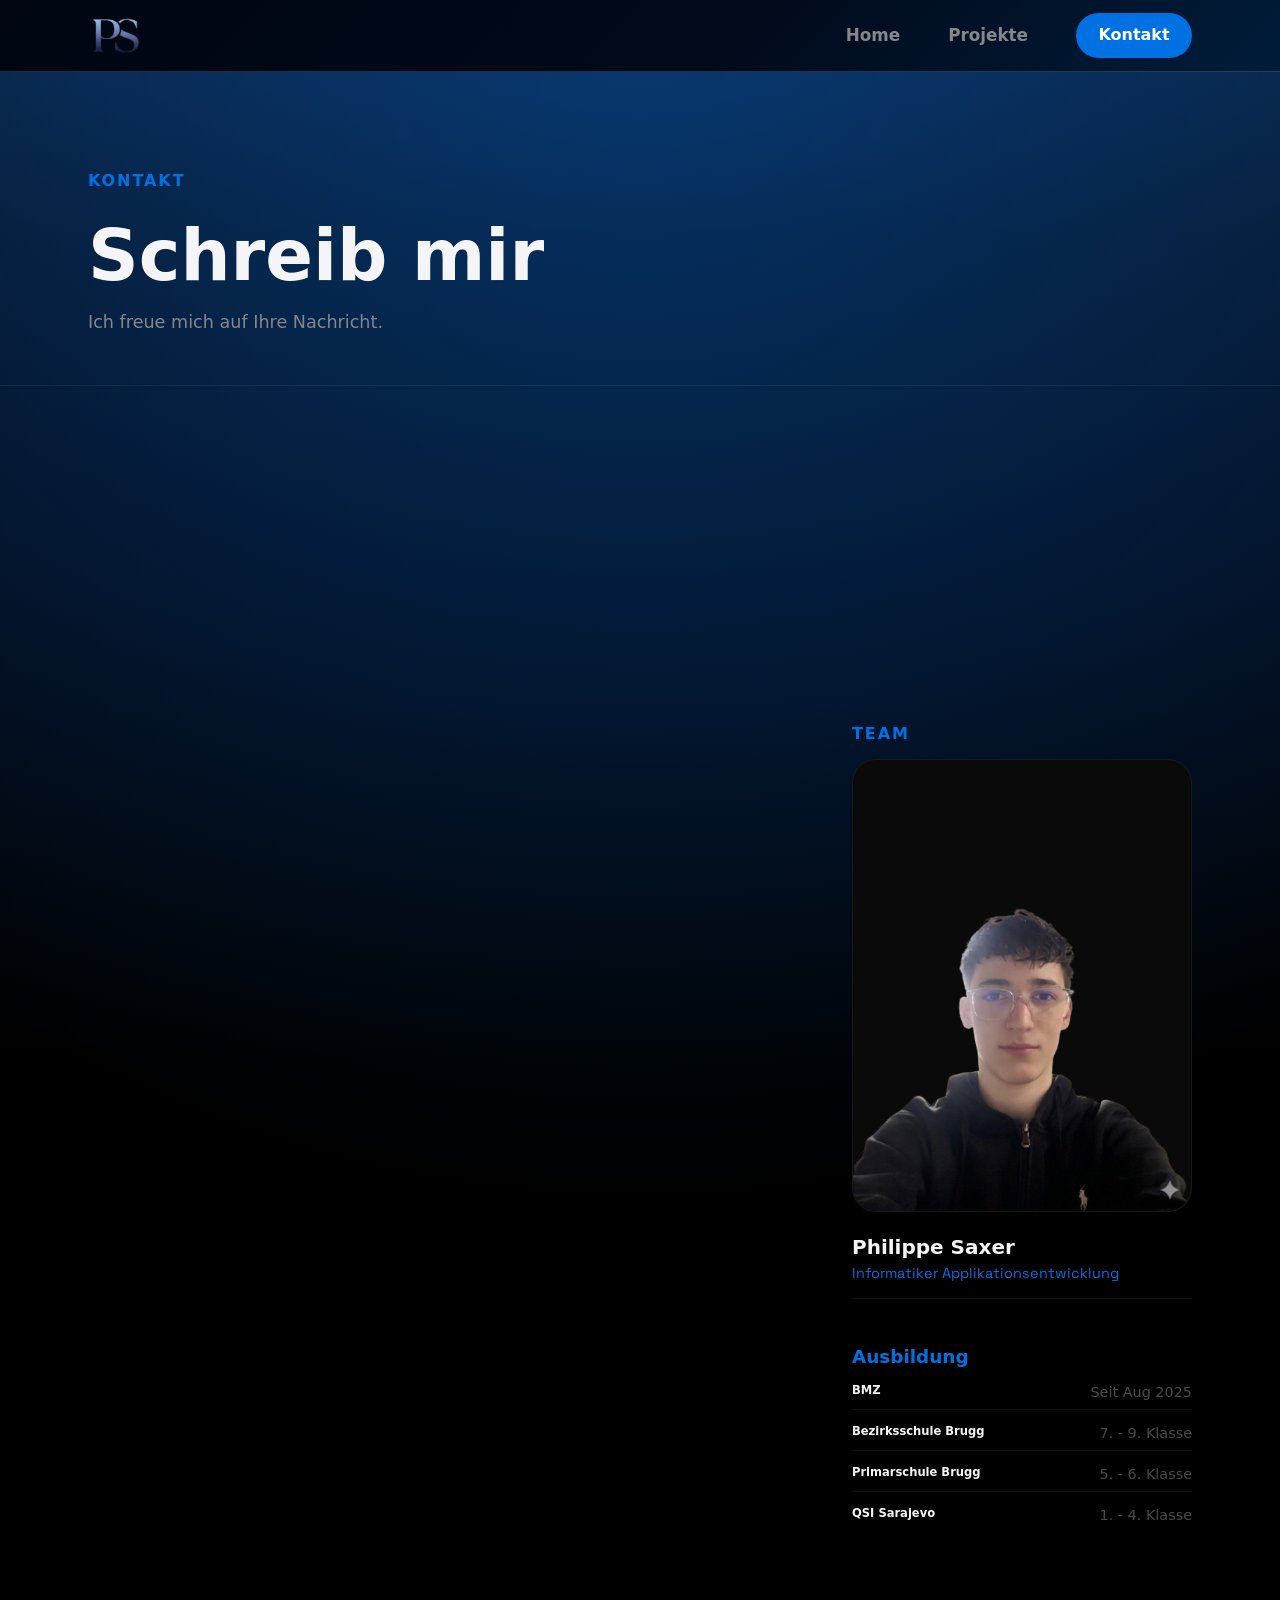
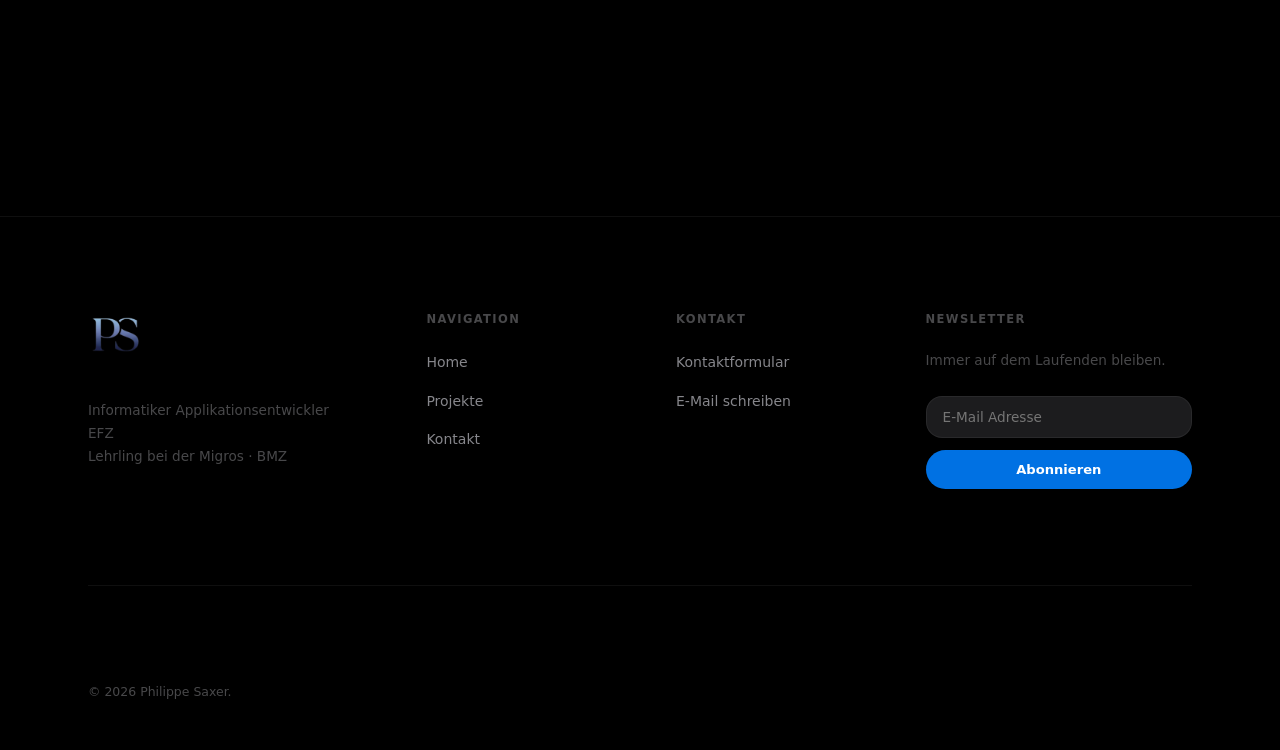
==== commit cb3f8eb4: "Update kontakt.html for profile hover effect" ====
--- a/kontakt.html
+++ b/kontakt.html
@@ -100,7 +100,10 @@
 
             <div class="contact-profile-card scroll-reveal">
               <span class="section-label" style="display: block; margin-bottom: var(--sp-sm);">Team</span>
-              <img src="images/philippesaxer.png" alt="Philippe Saxer" style="width: 100%; height: auto; border-radius: var(--r-lg); border: 1px solid var(--border-subtle); object-fit: cover; background: var(--bg-surface);">
+              <div class="profile-photo-container">
+                <img src="images/philippesaxer.png" alt="Philippe Saxer" class="profile-img-normal">
+                <img src="images/philippesaxerlachen.png" alt="Philippe Saxer Lachend" class="profile-img-hover">
+              </div>
               <h3 style="margin-top: var(--sp-md); font-size: 1.25rem; color: var(--text-primary);">Philippe Saxer</h3>
               <p style="font-family: var(--font-mono); font-size: 0.9rem; color: var(--cyan); margin-top: 4px;">Informatiker Applikationsentwicklung</p>
               
--- a/css/style.css
+++ b/css/style.css
@@ -2095,6 +2095,42 @@
   opacity: 0.8;
 }
 
+.profile-photo-container {
+  position: relative;
+  width: 100%;
+  border-radius: var(--r-lg);
+  border: 1px solid var(--border-subtle);
+  background: var(--bg-surface);
+  overflow: hidden;
+}
+
+.profile-img-normal {
+  display: block;
+  width: 100%;
+  height: auto;
+  object-fit: cover;
+  transition: opacity 0.8s ease-in-out;
+}
+
+.profile-img-hover {
+  position: absolute;
+  top: 0;
+  left: 0;
+  width: 100%;
+  height: 100%;
+  object-fit: cover;
+  opacity: 0;
+  transition: opacity 0.8s ease-in-out;
+}
+
+.profile-photo-container:hover .profile-img-normal {
+  opacity: 0;
+}
+
+.profile-photo-container:hover .profile-img-hover {
+  opacity: 1;
+}
+
 /* ============================================================
    APPLE-STYLE SCROLL ANIMATIONS
    ============================================================ */
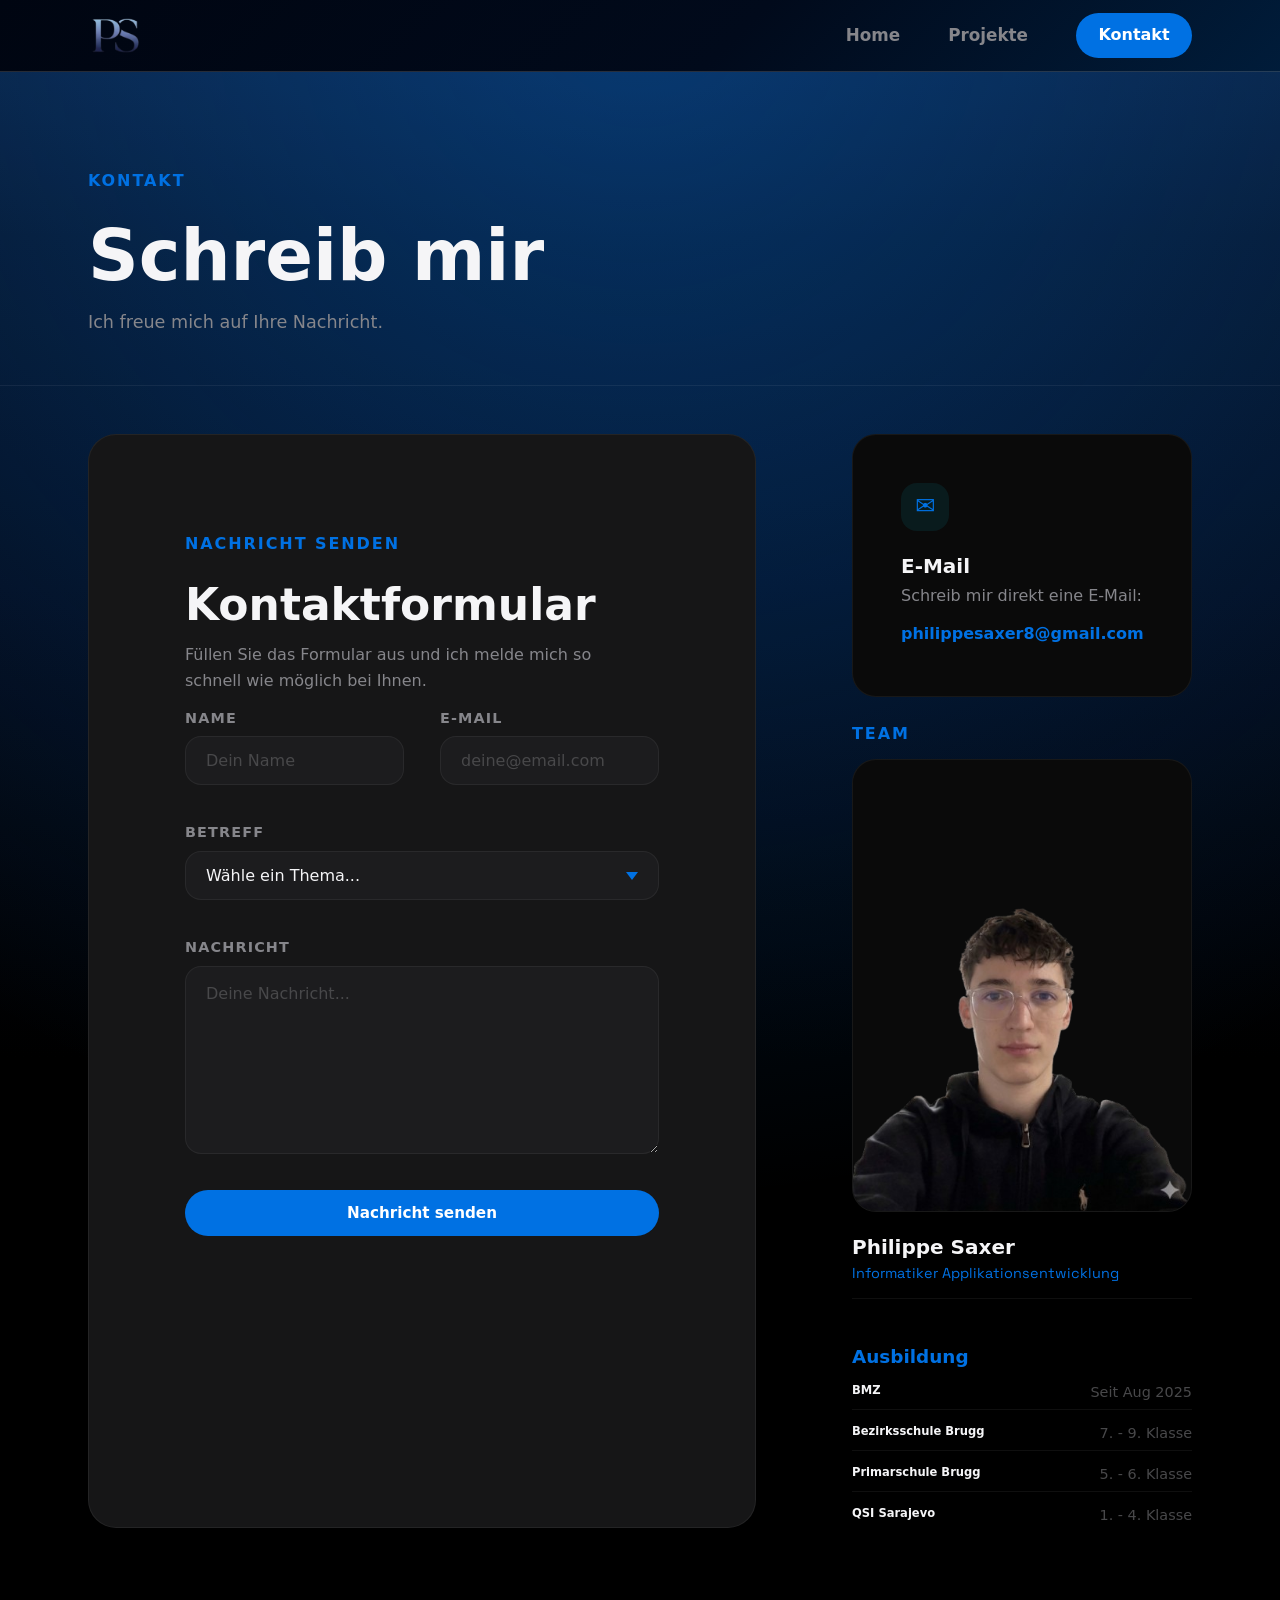
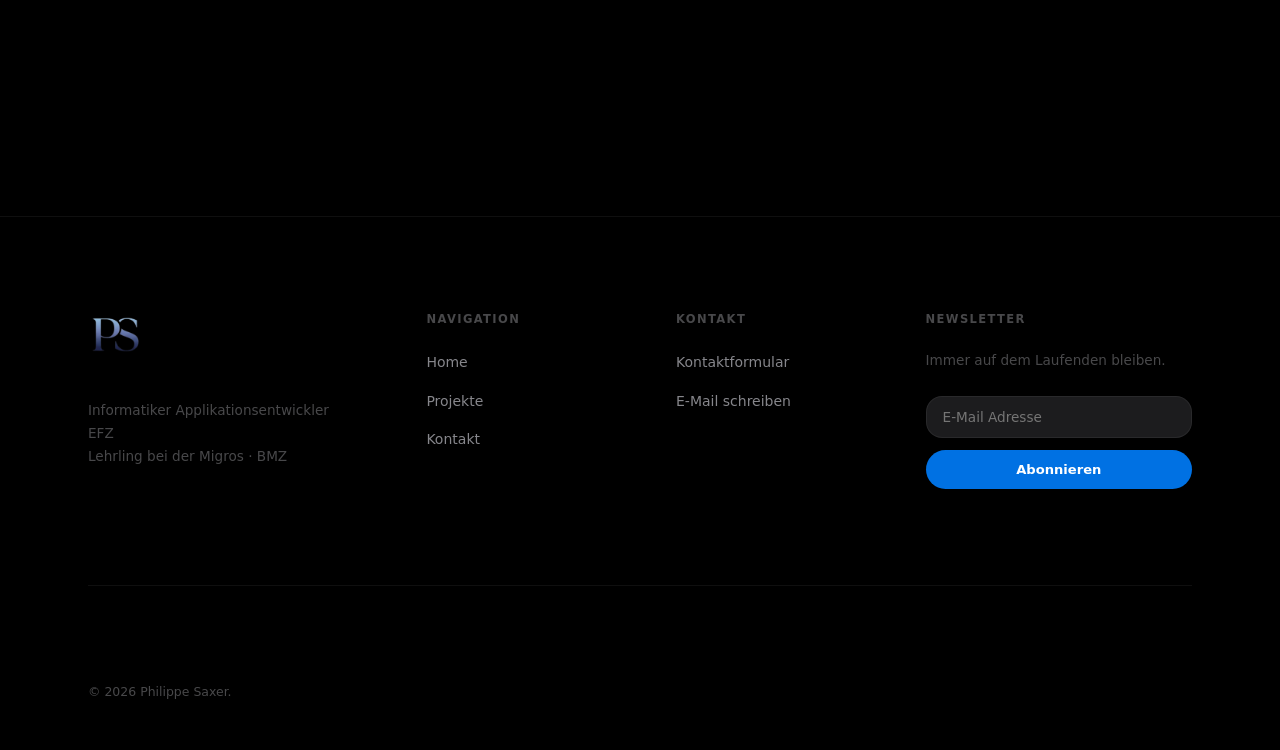
==== commit f98355d4: "feat: Implement SEO tags across all pages" ====
--- a/kontakt.html
+++ b/kontakt.html
@@ -3,11 +3,29 @@
 <head>
   <meta charset="UTF-8">
   <meta name="viewport" content="width=device-width, initial-scale=1.0">
-  <meta name="description" content="Kontakt aufnehmen mit Philippe Saxer — Informatiker Applikationsentwickler EFZ.">
+  <meta name="description" content="Portfolio von Philippe Saxer — Informatiker Applikationsentwickler EFZ Lehrling bei der Migros.">
   <title>Kontakt | Philippe Saxer</title>
   <link rel="stylesheet" href="css/style.css">
   <link rel="stylesheet" href="css/responsive.css">
   <link rel="icon" href="images/logo.png" type="image/png">
+  <!-- SEO Tags -->
+  <meta name="keywords" content="Philippe Saxer, Portfolio, Informatiker, Applikationsentwickler, EFZ, Migros, BMZ, Entwickler, Webentwicklung">
+  <meta name="author" content="Philippe Saxer">
+  <meta name="robots" content="index, follow">
+  <meta name="theme-color" content="#0a0a0a">
+
+  <!-- Open Graph / Social Media -->
+  <meta property="og:type" content="website">
+  <meta property="og:title" content="Kontakt | Philippe Saxer">
+  <meta property="og:description" content="Portfolio von Philippe Saxer — Informatiker Applikationsentwickler EFZ Lehrling bei der Migros.">
+  <meta property="og:url" content="https://philippesaxer.ch/">
+  <meta property="og:image" content="https://philippesaxer.ch/images/logo.png">
+
+  <!-- Twitter -->
+  <meta name="twitter:card" content="summary_large_image">
+  <meta name="twitter:title" content="Kontakt | Philippe Saxer">
+  <meta name="twitter:description" content="Portfolio von Philippe Saxer — Informatiker Applikationsentwickler EFZ Lehrling bei der Migros.">
+  <meta name="twitter:image" content="https://philippesaxer.ch/images/logo.png">
 </head>
 <body style="overflow-x: hidden;">
 
--- a/css/style.css
+++ b/css/style.css
@@ -2109,7 +2109,7 @@
   width: 100%;
   height: auto;
   object-fit: cover;
-  transition: opacity 0.8s ease-in-out;
+  transition: opacity 0.3s cubic-bezier(0.4, 0, 0.2, 1);
 }
 
 .profile-img-hover {
@@ -2120,7 +2120,7 @@
   height: 100%;
   object-fit: cover;
   opacity: 0;
-  transition: opacity 0.8s ease-in-out;
+  transition: opacity 0.3s cubic-bezier(0.4, 0, 0.2, 1);
 }
 
 .profile-photo-container:hover .profile-img-normal {
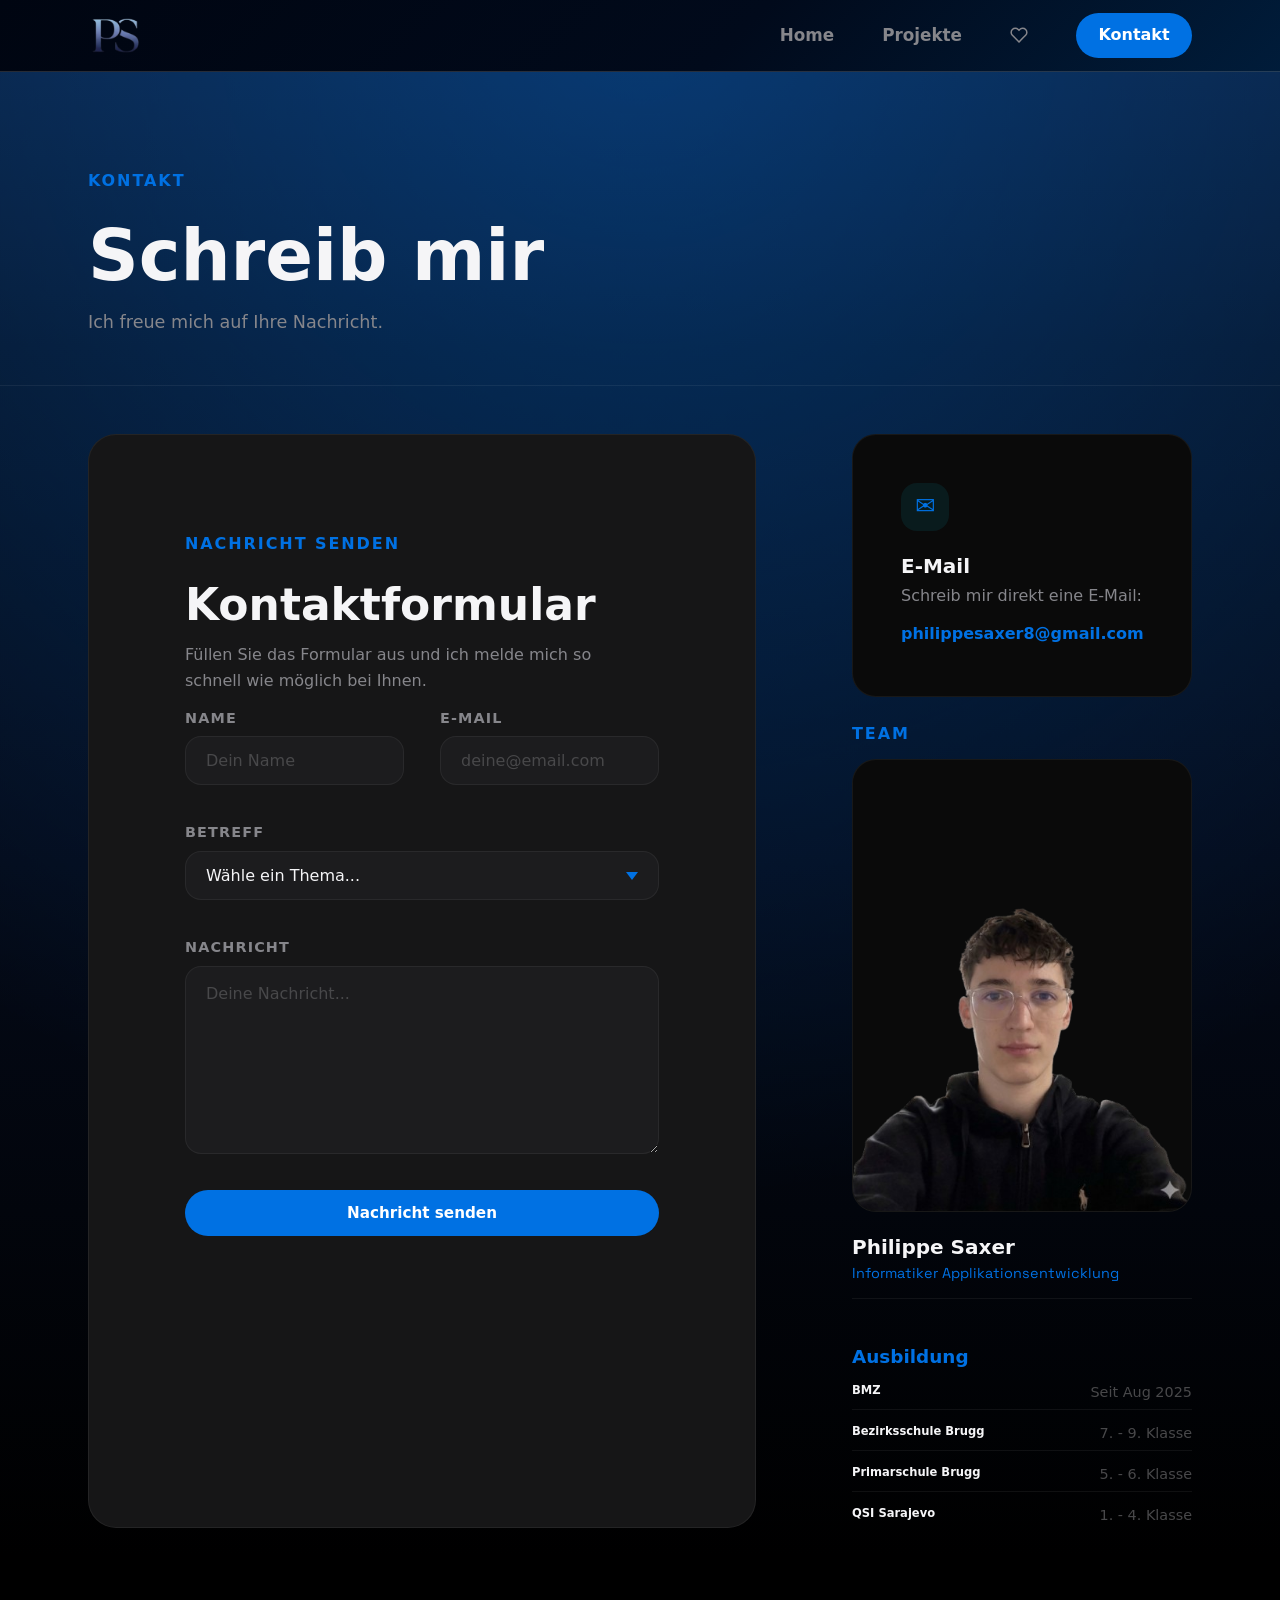
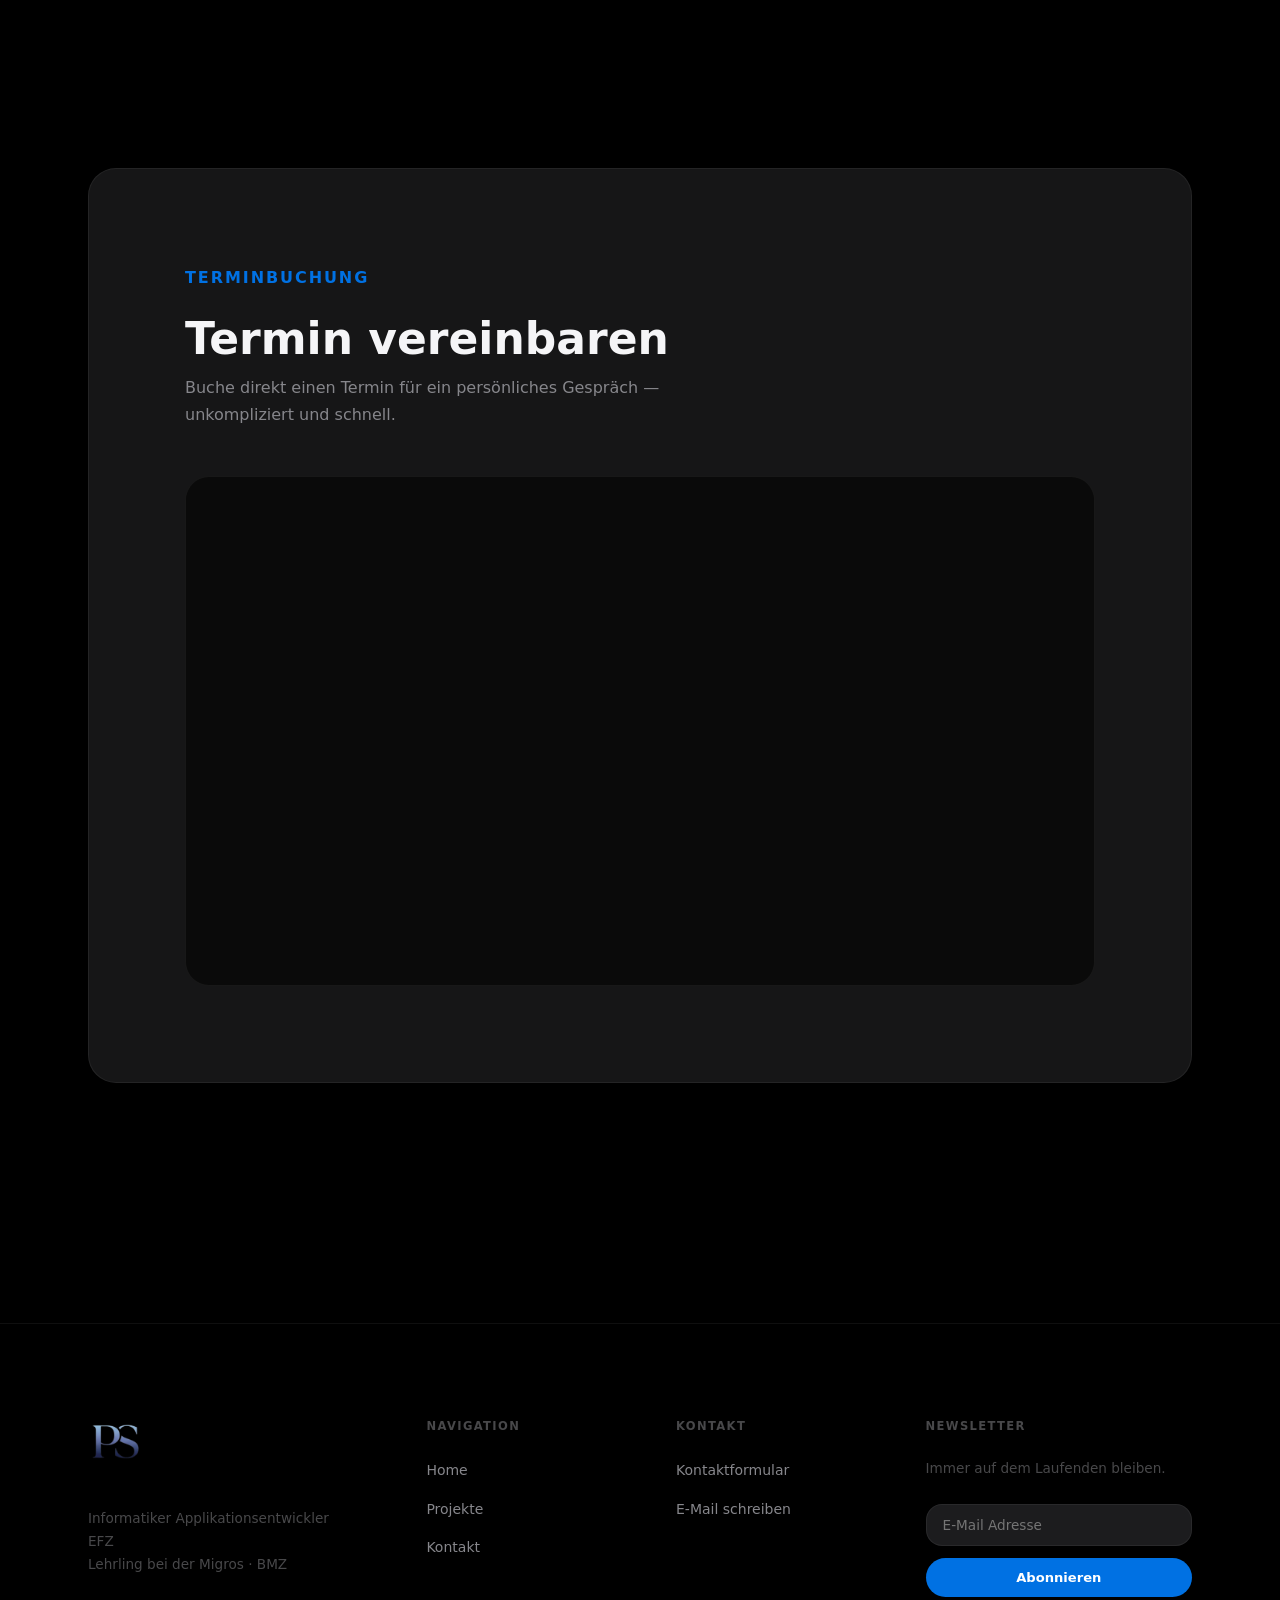
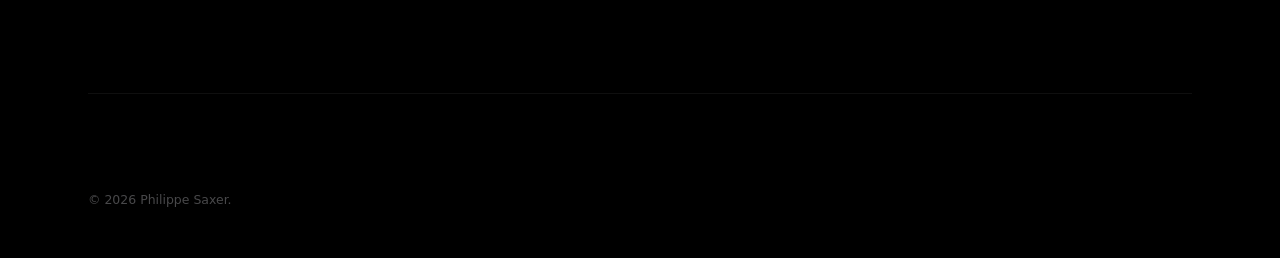
==== commit 8f9ff7c3: "Feature: Merkliste (Web Storage API) und Terminbuchung (Cal.com)" ====
--- a/kontakt.html
+++ b/kontakt.html
@@ -45,6 +45,12 @@
       <nav class="site-nav">
         <a href="index.html"    class="nav-link">Home</a>
         <a href="projekte.html" class="nav-link">Projekte</a>
+        <a href="projekte.html?filter=merkliste" class="nav-wishlist" id="navWishlist" title="Merkliste">
+          <svg viewBox="0 0 24 24" fill="none" xmlns="http://www.w3.org/2000/svg">
+            <path class="heart-outline" d="M20.84 4.61a5.5 5.5 0 0 0-7.78 0L12 5.67l-1.06-1.06a5.5 5.5 0 0 0-7.78 7.78l1.06 1.06L12 21.23l7.78-7.78 1.06-1.06a5.5 5.5 0 0 0 0-7.78z"/>
+          </svg>
+          <span class="wishlist-count" id="wishlistCount">0</span>
+        </a>
         <a href="kontakt.html"  class="nav-cta active">Kontakt</a>
       </nav>
     </div>
@@ -155,6 +161,30 @@
       </div>
     </section>
 
+    <!-- TERMINBUCHUNG MIT CAL.COM -->
+    <section class="booking-section">
+      <div class="container">
+        <div class="booking-card">
+          <div class="booking-card-header">
+            <span class="section-label">Terminbuchung</span>
+            <h2>Termin vereinbaren</h2>
+            <p>Buche direkt einen Termin für ein persönliches Gespräch — unkompliziert und schnell.</p>
+          </div>
+          <div class="booking-embed-container" id="bookingEmbed">
+            <!-- Cal.com Inline Embed -->
+            <div class="booking-fallback" id="bookingFallback">
+              <div class="booking-icon">📅</div>
+              <h3 style="color: var(--text-primary); font-size: 1.25rem;">Termin buchen</h3>
+              <p>Wähle einen passenden Zeitpunkt für unser Gespräch. Du wirst zu Cal.com weitergeleitet.</p>
+              <a href="https://cal.com" target="_blank" rel="noopener noreferrer" class="btn-primary" id="bookingLink">
+                Termin buchen →
+              </a>
+            </div>
+          </div>
+        </div>
+      </div>
+    </section>
+
   </main>
 
   <!-- ====================================================
@@ -239,6 +269,39 @@
       }
     });
   </script>
+  <script src="js/wishlist.js"></script>
   <script src="js/main.js"></script>
+
+  <!-- Cal.com Embed Script -->
+  <script>
+    // Initialize Cal.com inline embed
+    (function() {
+      const embedContainer = document.getElementById('bookingEmbed');
+      const fallback = document.getElementById('bookingFallback');
+      
+      // Try loading the Cal.com embed widget
+      // Replace 'your-username' with your actual Cal.com username
+      // For now, we show the fallback with a direct booking link
+      
+      // Cal.com inline embed via iframe
+      // To activate: Replace the URL below with your Cal.com scheduling link
+      const calUrl = 'https://cal.com/philippe-saxer/15min'; // e.g., 'https://cal.com/philippe-saxer/15min'
+      
+      if (calUrl && embedContainer) {
+        const iframe = document.createElement('iframe');
+        iframe.src = calUrl + '?embed=true&theme=dark';
+        iframe.style.width = '100%';
+        iframe.style.minHeight = '500px';
+        iframe.style.border = 'none';
+        iframe.style.borderRadius = 'var(--r-lg)';
+        iframe.setAttribute('loading', 'lazy');
+        iframe.setAttribute('title', 'Terminbuchung');
+        
+        // Replace fallback with iframe
+        if (fallback) fallback.style.display = 'none';
+        embedContainer.appendChild(iframe);
+      }
+    })();
+  </script>
 </body>
 </html>
--- a/css/style.css
+++ b/css/style.css
@@ -2638,6 +2638,321 @@
   background-size: 200px 200px;
 }
 
+/* ============================================================
+   WISHLIST / MERKLISTE — Heart Button on Cards
+   ============================================================ */
+
+.wishlist-btn {
+  position: absolute;
+  top: var(--sp-md);
+  right: var(--sp-md);
+  z-index: 10;
+  width: 36px;
+  height: 36px;
+  border: none;
+  border-radius: 50%;
+  background: rgba(0, 0, 0, 0.6);
+  backdrop-filter: blur(8px);
+  -webkit-backdrop-filter: blur(8px);
+  display: flex;
+  align-items: center;
+  justify-content: center;
+  cursor: pointer;
+  transition: all var(--transition);
+  padding: 0;
+  outline: none;
+}
+
+.wishlist-btn:hover {
+  background: rgba(0, 0, 0, 0.85);
+  transform: scale(1.15);
+}
+
+.wishlist-btn svg {
+  width: 18px;
+  height: 18px;
+  transition: all 0.3s cubic-bezier(0.175, 0.885, 0.32, 1.275);
+}
+
+.wishlist-btn .heart-outline {
+  stroke: var(--text-secondary);
+  fill: none;
+  stroke-width: 2;
+  transition: all 0.3s ease;
+}
+
+.wishlist-btn.active .heart-outline {
+  stroke: #FF6482;
+  fill: #FF6482;
+}
+
+.wishlist-btn.active {
+  animation: heart-pop 0.4s cubic-bezier(0.175, 0.885, 0.32, 1.275);
+}
+
+@keyframes heart-pop {
+  0% { transform: scale(1); }
+  30% { transform: scale(1.35); }
+  60% { transform: scale(0.9); }
+  100% { transform: scale(1); }
+}
+
+/* Wishlist badge in navigation */
+.nav-wishlist {
+  position: relative;
+  display: inline-flex;
+  align-items: center;
+  gap: 6px;
+  font-family: var(--font-body);
+  font-size: 1.05rem;
+  font-weight: 600;
+  color: var(--text-secondary);
+  transition: color var(--transition);
+  padding: 0;
+  background: none;
+  border: none;
+  cursor: pointer;
+}
+
+.nav-wishlist::after {
+  content: '';
+  position: absolute;
+  bottom: -6px;
+  left: 0;
+  width: 0;
+  height: 2px;
+  background: var(--cyan);
+  transition: width var(--transition);
+}
+
+.nav-wishlist:hover,
+.nav-wishlist.active {
+  color: var(--cyan);
+}
+
+.nav-wishlist:hover::after,
+.nav-wishlist.active::after {
+  width: 100%;
+}
+
+.nav-wishlist svg {
+  width: 18px;
+  height: 18px;
+}
+
+.nav-wishlist .heart-outline {
+  stroke: currentColor;
+  fill: none;
+  stroke-width: 2;
+}
+
+.wishlist-count {
+  position: absolute;
+  top: -8px;
+  right: -12px;
+  min-width: 18px;
+  height: 18px;
+  background: var(--cyan);
+  color: #fff;
+  border-radius: 50%;
+  font-size: 0.65rem;
+  font-weight: 700;
+  display: flex;
+  align-items: center;
+  justify-content: center;
+  padding: 0 4px;
+  opacity: 0;
+  transform: scale(0);
+  transition: all 0.3s cubic-bezier(0.175, 0.885, 0.32, 1.275);
+}
+
+.wishlist-count.visible {
+  opacity: 1;
+  transform: scale(1);
+}
+
+/* Merkliste section on projekte.html */
+.merkliste-section {
+  padding: var(--sp-3xl) 0;
+  border-bottom: 1px solid var(--border-subtle);
+}
+
+.merkliste-section .section-header {
+  margin-bottom: var(--sp-xl);
+}
+
+.merkliste-empty {
+  text-align: center;
+  padding: var(--sp-3xl);
+  background: var(--bg-card);
+  border: 1px dashed var(--border-default);
+  border-radius: var(--r-xl);
+}
+
+.merkliste-empty p {
+  font-size: 1rem;
+  color: var(--text-muted);
+}
+
+.merkliste-empty .empty-icon {
+  font-size: 2.5rem;
+  margin-bottom: var(--sp-md);
+  opacity: 0.4;
+}
+
+.merkliste-grid {
+  display: grid;
+  grid-template-columns: repeat(3, 1fr);
+  gap: var(--sp-lg);
+}
+
+.merkliste-clear-btn {
+  display: inline-flex;
+  align-items: center;
+  gap: var(--sp-xs);
+  padding: 0.5rem 1.25rem;
+  background: transparent;
+  border: 1px solid rgba(255, 100, 130, 0.3);
+  border-radius: var(--r-pill);
+  color: #FF6482;
+  font-family: var(--font-body);
+  font-size: 0.78rem;
+  font-weight: 600;
+  cursor: pointer;
+  transition: all var(--transition);
+}
+
+.merkliste-clear-btn:hover {
+  background: rgba(255, 100, 130, 0.1);
+  border-color: #FF6482;
+}
+
+/* Toast notification for wishlist */
+.wishlist-toast {
+  position: fixed;
+  bottom: 2rem;
+  left: 50%;
+  transform: translateX(-50%) translateY(100px);
+  background: var(--bg-card);
+  border: 1px solid var(--border-default);
+  border-radius: var(--r-pill);
+  padding: 0.75rem 1.5rem;
+  font-family: var(--font-body);
+  font-size: 0.85rem;
+  color: var(--text-primary);
+  z-index: 9000;
+  opacity: 0;
+  transition: all 0.4s cubic-bezier(0.4, 0, 0.2, 1);
+  box-shadow: var(--shadow-glow);
+  pointer-events: none;
+  backdrop-filter: blur(12px);
+  -webkit-backdrop-filter: blur(12px);
+}
+
+.wishlist-toast.show {
+  opacity: 1;
+  transform: translateX(-50%) translateY(0);
+}
+
+/* ============================================================
+   CAL.COM BOOKING EMBED — Contact Page
+   ============================================================ */
+
+.booking-section {
+  padding: var(--sp-3xl) 0;
+}
+
+.booking-card {
+  background: var(--bg-card);
+  border: 1px solid var(--border-subtle);
+  border-radius: var(--r-xl);
+  padding: var(--sp-3xl);
+  overflow: hidden;
+}
+
+.booking-card-header {
+  margin-bottom: var(--sp-xl);
+}
+
+.booking-card-header h2 {
+  margin-bottom: var(--sp-sm);
+}
+
+.booking-card-header p {
+  font-size: 1rem;
+  max-width: 55ch;
+}
+
+.booking-embed-container {
+  border-radius: var(--r-lg);
+  overflow: hidden;
+  border: 1px solid var(--border-subtle);
+  background: var(--bg-surface);
+  min-height: 500px;
+  position: relative;
+}
+
+.booking-embed-container iframe {
+  width: 100%;
+  min-height: 500px;
+  border: none;
+  border-radius: var(--r-lg);
+}
+
+.booking-fallback {
+  display: flex;
+  flex-direction: column;
+  align-items: center;
+  justify-content: center;
+  gap: var(--sp-md);
+  padding: var(--sp-3xl);
+  text-align: center;
+}
+
+.booking-fallback .booking-icon {
+  width: 64px;
+  height: 64px;
+  background: var(--cyan-subtle);
+  border-radius: var(--r-lg);
+  display: flex;
+  align-items: center;
+  justify-content: center;
+  font-size: 1.75rem;
+  color: var(--cyan);
+}
+
+.booking-fallback p {
+  max-width: 45ch;
+}
+
+.booking-fallback .btn-primary {
+  margin-top: var(--sp-sm);
+}
+
+@media (max-width: 1024px) {
+  .merkliste-grid {
+    grid-template-columns: repeat(2, 1fr);
+  }
+}
+
+@media (max-width: 768px) {
+  .merkliste-grid {
+    grid-template-columns: 1fr;
+  }
+
+  .booking-card {
+    padding: var(--sp-xl);
+  }
+
+  .booking-embed-container {
+    min-height: 400px;
+  }
+
+  .booking-embed-container iframe {
+    min-height: 400px;
+  }
+}
+
 /* Reduce blob intensity on mobile for performance */
 @media (max-width: 768px) {
   .blob {
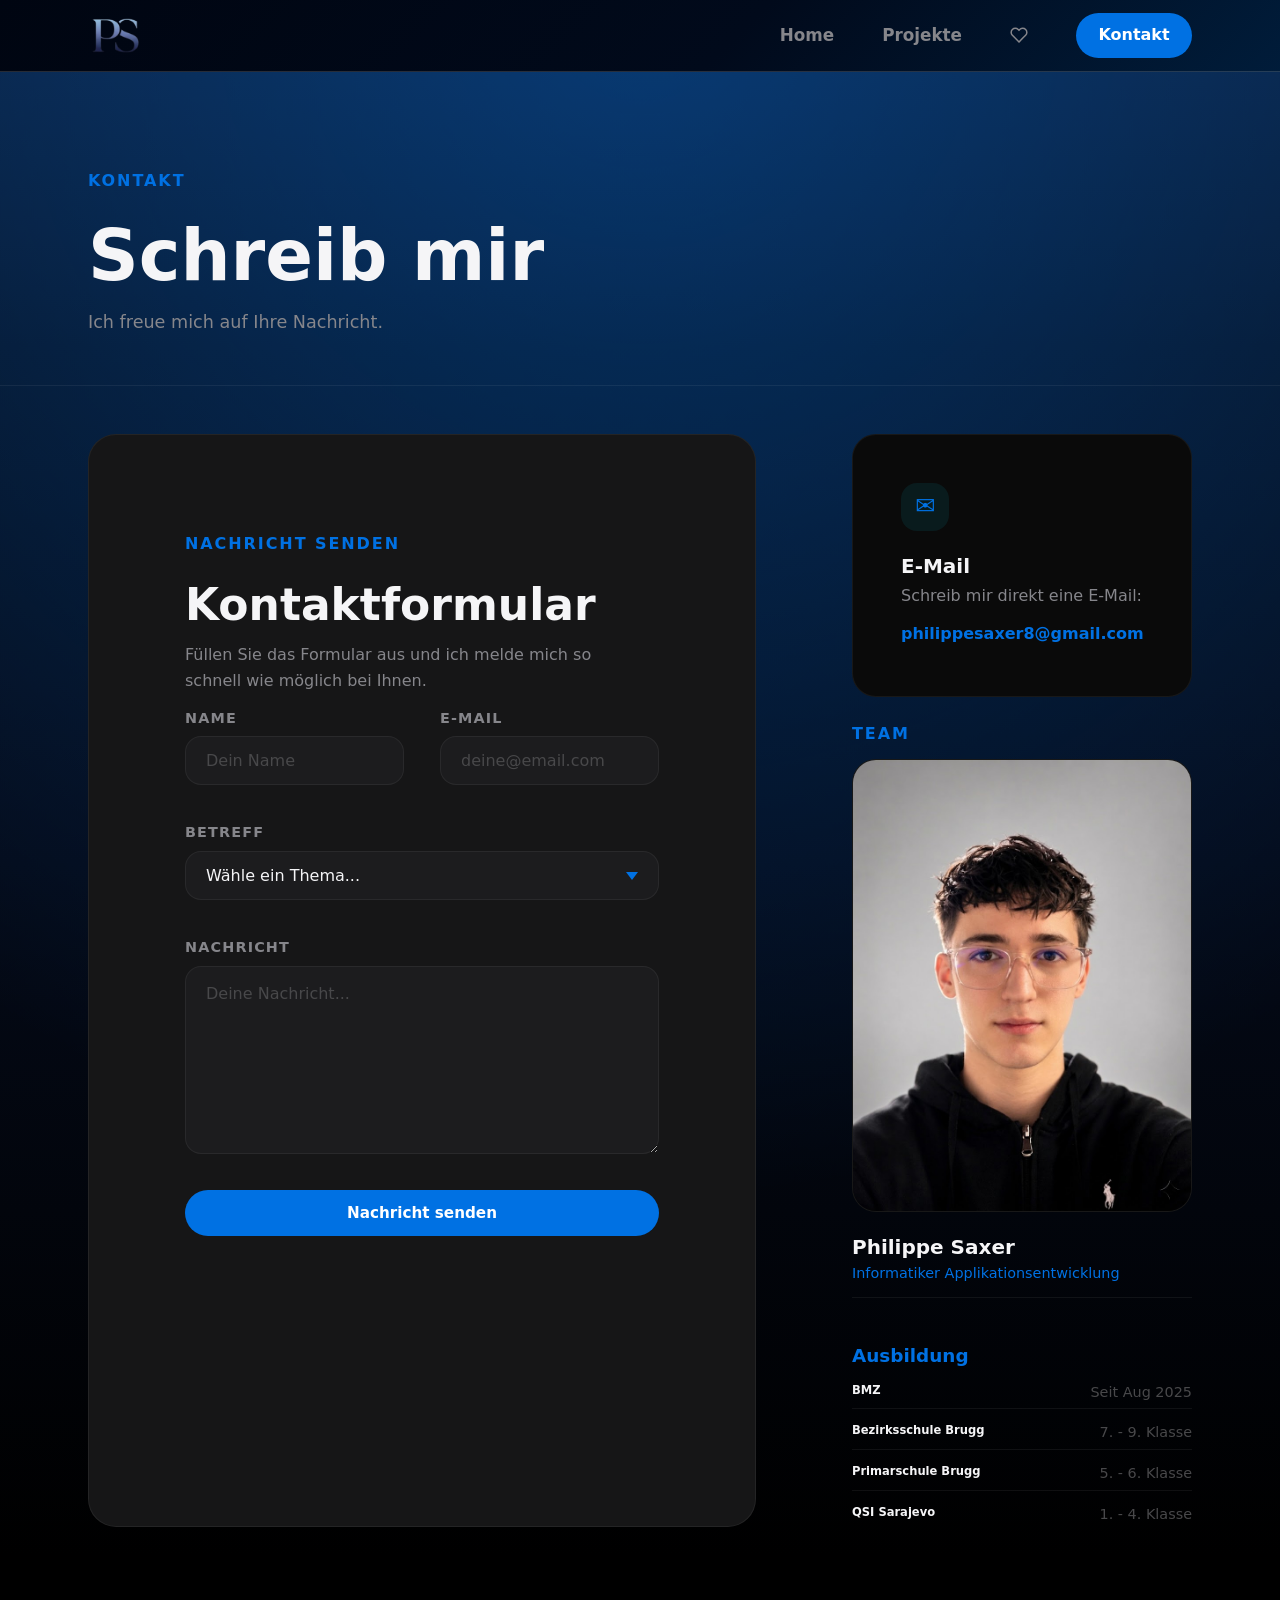
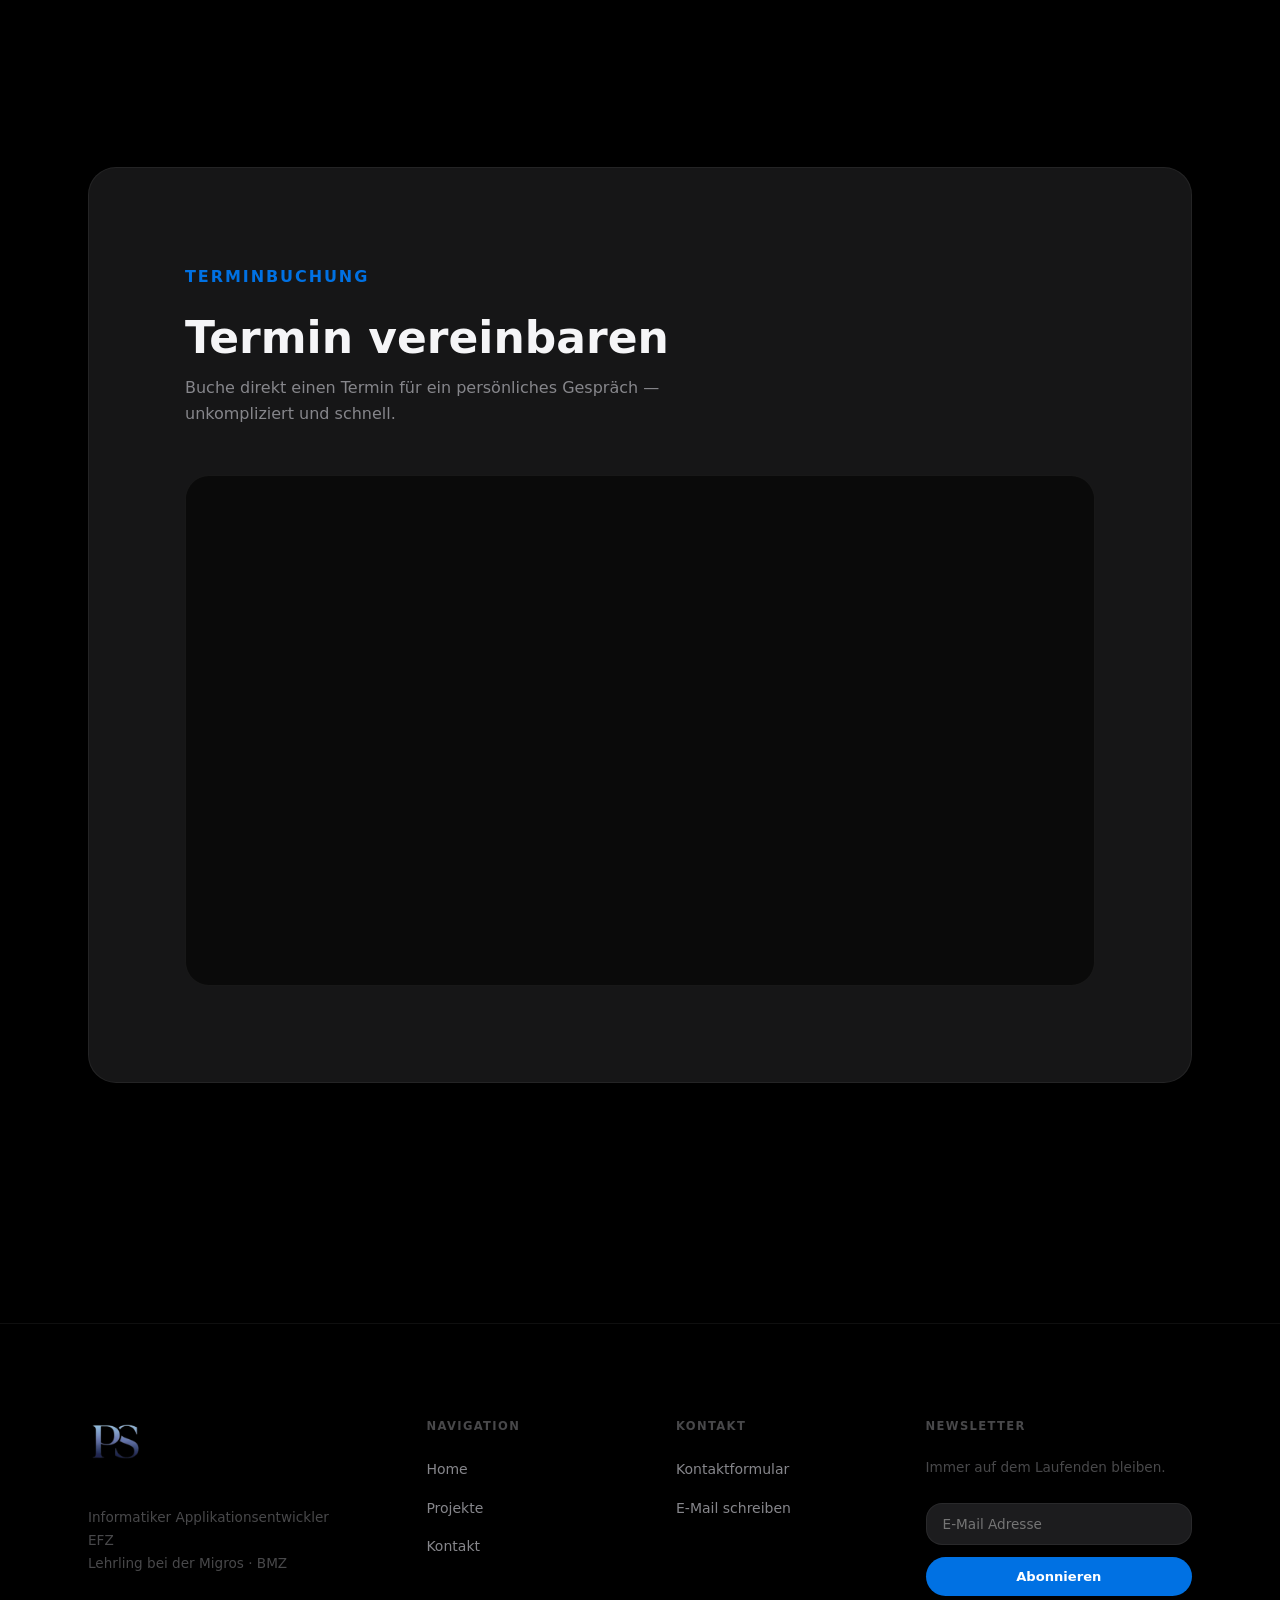
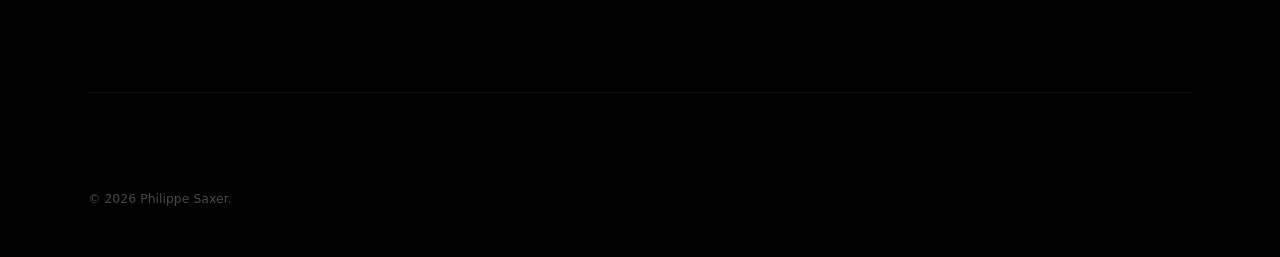
==== commit 1034afbe: "Implement comprehensive On-Page SEO optimizations (Meta tags, Sitemap, Canonical URLs, etc.)" ====
--- a/kontakt.html
+++ b/kontakt.html
@@ -5,6 +5,8 @@
   <meta name="viewport" content="width=device-width, initial-scale=1.0">
   <meta name="description" content="Portfolio von Philippe Saxer — Informatiker Applikationsentwickler EFZ Lehrling bei der Migros.">
   <title>Kontakt | Philippe Saxer</title>
+  <link rel="canonical" href="https://philippesaxer.ch/kontakt.html">
+  <link rel="apple-touch-icon" sizes="180x180" href="images/logo.png">
   <link rel="stylesheet" href="css/style.css">
   <link rel="stylesheet" href="css/responsive.css">
   <link rel="icon" href="images/logo.png" type="image/png">
--- a/css/style.css
+++ b/css/style.css
@@ -3,7 +3,7 @@
    css/style.css
    ============================================================ */
 
-@import url('https://fonts.googleapis.com/css2?family=Space+Grotesk:wght@400;500;600;700&family=Playfair+Display:wght@400;500;600;700;800;900&display=swap');
+
 
 /* ============================================================
    CSS CUSTOM PROPERTIES
@@ -527,7 +527,7 @@
   align-items: center;
   justify-content: center;
   perspective: 2500px;
-  overflow: hidden;
+  overflow: visible;
 }
 
 .hero::before {
@@ -2369,7 +2369,27 @@
 
 @media (max-width: 768px) {
   :root {
-    --cube-size: min(85vw, 85vh);
+    /* Cube must be small enough that rotated faces (extending ~41% beyond bounding box)
+       still fit within the viewport. 68vw * 1.41 ≈ 96vw — just fits. */
+    --cube-size: min(68vw, 60vh);
+  }
+
+  .cube-container {
+    perspective: 1400px; /* Reduce perspective to lessen the 3D overflow */
+  }
+
+  /* Remove jittery transition on mobile — direct transform is smoother */
+  .cube {
+    transition: none;
+    will-change: transform;
+  }
+
+  /* Remove expensive backdrop-filter on mobile for GPU performance */
+  .face {
+    backdrop-filter: none;
+    -webkit-backdrop-filter: none;
+    background: rgba(10, 22, 40, 0.92);
+    box-shadow: 0 0 20px rgba(0, 113, 227, 0.10) inset, 0 0 40px rgba(0, 113, 227, 0.04);
   }
 
   .hero-content-wrapper {
@@ -2391,7 +2411,11 @@
 
 @media (max-width: 480px) {
   :root {
-    --cube-size: min(80vw, 75vh);
+    --cube-size: min(62vw, 55vh);
+  }
+
+  .cube-container {
+    perspective: 1200px;
   }
 
   .hero {
@@ -2405,7 +2429,7 @@
 
 @media (max-width: 430px) {
   :root {
-    --cube-size: min(82vw, 70vh);
+    --cube-size: min(64vw, 52vh);
   }
 }
 
@@ -2997,3 +3021,160 @@
     height: 150px;
   }
 }
+
+/* ============================================================
+   EASTER EGG - SNAKE GAME
+   ============================================================ */
+
+/* Hover animation on footer logo */
+.footer-brand .site-logo img {
+  transition: transform 0.2s cubic-bezier(0.175, 0.885, 0.32, 1.275);
+}
+.footer-brand .site-logo img:hover {
+  animation: logo-runaway 0.3s cubic-bezier(.36,.07,.19,.97) infinite;
+  cursor: pointer;
+}
+
+@keyframes logo-runaway {
+  0% { transform: translate(0, 0) rotate(0deg); }
+  25% { transform: translate(5px, -5px) rotate(5deg); }
+  50% { transform: translate(-5px, -5px) rotate(-5deg); }
+  75% { transform: translate(-5px, 5px) rotate(-5deg); }
+  100% { transform: translate(0, 0) rotate(0deg); }
+}
+
+/* Modal styles */
+.snake-modal {
+  position: fixed;
+  top: 0;
+  left: 0;
+  width: 100vw;
+  height: 100vh;
+  background: rgba(0, 0, 0, 0.85);
+  backdrop-filter: blur(10px);
+  -webkit-backdrop-filter: blur(10px);
+  z-index: 9999;
+  display: flex;
+  align-items: center;
+  justify-content: center;
+  opacity: 0;
+  visibility: hidden;
+  transition: opacity 0.3s ease, visibility 0.3s ease;
+}
+
+.snake-modal.active {
+  opacity: 1;
+  visibility: visible;
+}
+
+.snake-game-container {
+  background: #4a752c;
+  padding-top: 60px;
+  border-radius: 12px;
+  position: relative;
+  box-shadow: 0 10px 40px rgba(0,0,0,0.5);
+  margin: 10px;
+  max-width: calc(100vw - 20px);
+  box-sizing: border-box;
+}
+
+.snake-top-bar {
+  position: absolute;
+  top: 0;
+  left: 0;
+  width: 100%;
+  height: 60px;
+  display: flex;
+  align-items: center;
+  justify-content: space-between;
+  padding: 0 20px;
+  color: white;
+  font-family: Arial, sans-serif;
+  font-weight: bold;
+  font-size: 24px;
+}
+
+.snake-score-wrapper {
+  display: flex;
+  align-items: center;
+  gap: 10px;
+}
+
+.snake-apple-icon {
+  width: 24px;
+  height: 24px;
+  background: #e7471d;
+  border-radius: 50%;
+  display: block;
+}
+
+.snake-close-btn {
+  background: rgba(0,0,0,0.2);
+  border: none;
+  color: white;
+  font-size: 24px;
+  cursor: pointer;
+  border-radius: 50%;
+  width: 36px;
+  height: 36px;
+  display: flex;
+  align-items: center;
+  justify-content: center;
+  transition: background 0.2s;
+  line-height: 1;
+}
+
+.snake-close-btn:hover {
+  background: rgba(0,0,0,0.4);
+}
+
+#snakeCanvas {
+  background: #aad751;
+  border-bottom-left-radius: 12px;
+  border-bottom-right-radius: 12px;
+  display: block;
+  max-width: 100%;
+  height: auto;
+  aspect-ratio: 17 / 15;
+}
+
+.snake-game-over {
+  position: absolute;
+  top: 50%;
+  left: 50%;
+  transform: translate(-50%, -50%);
+  background: rgba(0, 0, 0, 0.8);
+  color: white;
+  padding: 30px;
+  border-radius: 12px;
+  text-align: center;
+  display: none;
+  flex-direction: column;
+  gap: 20px;
+}
+
+.snake-game-over.active {
+  display: flex;
+}
+
+.snake-game-over h2 {
+  margin: 0;
+  font-size: 32px;
+  color: white;
+}
+
+.snake-restart-btn {
+  background: #0071E3;
+  color: white;
+  border: none;
+  padding: 12px 24px;
+  border-radius: 8px;
+  font-size: 18px;
+  cursor: pointer;
+  font-weight: bold;
+  transition: background 0.2s;
+}
+
+.snake-restart-btn:hover {
+  background: #0060C0;
+}
--- a/css/responsive.css
+++ b/css/responsive.css
@@ -182,9 +182,10 @@
     height: 100dvh;
     height: 100vh;
     /* fallback */
-  }
-
-  /* 3D Cube — Significantly bigger text inside for mobile */
+    padding: var(--sp-lg); /* Breathing room so 3D perspective doesn't clip */
+  }
+
+  /* 3D Cube — Properly scaled text for smaller mobile cube */
   .stat-number {
     font-size: 3.5rem; /* Significantly larger numbers */
   }
@@ -194,7 +195,7 @@
   }
 
   .cube-code {
-    font-size: 1.8rem; /* Larger greetings */
+    font-size: 1.5rem; /* Scaled down for smaller cube */
   }
 
   .cube-container {
@@ -209,32 +210,32 @@
 
   /* Cube face content adjustments */
   .cube .hero-name {
-    font-size: clamp(2rem, 8vw, 3.5rem);
+    font-size: clamp(2.5rem, 10vw, 4rem);
   }
 
   .cube .hero-label {
-    font-size: 0.7rem;
+    font-size: 0.65rem;
     margin-bottom: var(--sp-sm);
   }
 
   .cube .hero-tagline {
-    font-size: 0.9rem !important;
+    font-size: 0.85rem !important;
     line-height: 1.5;
     margin-bottom: var(--sp-md);
   }
 
   /* Stats inside cube face */
   .cube .hero-stats {
-    gap: 1rem !important;
-    padding: 0 5% !important;
+    gap: 0.75rem !important;
+    padding: 0 4% !important;
   }
 
   .cube .stat-number {
-    font-size: 1.6rem;
+    font-size: 1.4rem;
   }
 
   .cube .stat-label {
-    font-size: 0.7rem;
+    font-size: 0.6rem;
   }
 
   /* CTA buttons inside cube */
@@ -245,13 +246,13 @@
 
   .cube .hero-cta .btn-primary,
   .cube .hero-cta .btn-secondary {
-    padding: 0.65rem 1.25rem;
-    font-size: 0.82rem;
+    padding: 0.55rem 1.1rem;
+    font-size: 0.78rem;
   }
 
   .cube .face h2 {
-    font-size: 1.6rem !important;
-    margin-bottom: 0.75rem !important;
+    font-size: 1.4rem !important;
+    margin-bottom: 0.5rem !important;
   }
 
   /* Card text bigger on mobile */
@@ -296,10 +297,27 @@
     grid-template-columns: 1fr;
   }
 
-  /* Adjust horizontal track elements */
+  /* Override horizontal scroll to vertical stack */
+  .project-horizontal-scroll {
+    height: auto;
+  }
+
+  .horizontal-sticky-container {
+    position: static;
+    height: auto;
+    display: block;
+  }
+
+  .horizontal-track {
+    flex-direction: column;
+    gap: var(--sp-lg);
+    transform: none !important;
+  }
+
   .h-card {
-    flex: 0 0 85vw;
-    max-width: 380px;
+    flex: 0 0 auto;
+    width: 100%;
+    max-width: 100%;
   }
 
   .categories-grid {
@@ -483,11 +501,7 @@
     padding: 2rem 1.25rem;
   }
 
-  /* Horizontal track cards */
-  .h-card {
-    flex: 0 0 88vw;
-    max-width: none;
-  }
+  /* Horizontal track cards removed for vertical stack */
 
   /* Section headers */
   .section-label {
@@ -530,45 +544,49 @@
     padding: 0 1rem;
   }
 
-  /* Cube content fine-tuning */
+  /* Cube content fine-tuning for smaller cube */
   .hero-content-wrapper {
-    padding: var(--sp-sm);
+    padding: var(--sp-xs) var(--sp-sm);
   }
 
   .cube .hero-name {
-    font-size: clamp(1.75rem, 7vw, 2.5rem);
+    font-size: clamp(2.2rem, 9vw, 3rem);
   }
 
   .cube .hero-label {
-    font-size: 0.6rem;
+    font-size: 0.55rem;
     letter-spacing: 0.1em;
   }
 
   .cube .hero-tagline {
-    font-size: 0.8rem !important;
+    font-size: 0.75rem !important;
   }
 
   .cube .hero-stats {
-    gap: 0.75rem !important;
-    padding: 0 3% !important;
+    gap: 0.5rem !important;
+    padding: 0 2% !important;
   }
 
   .cube .stat-number {
-    font-size: 1.3rem;
+    font-size: 1.15rem;
   }
 
   .cube .stat-label {
-    font-size: 0.55rem;
+    font-size: 0.5rem;
   }
 
   .cube .hero-cta .btn-primary,
   .cube .hero-cta .btn-secondary {
-    padding: 0.5rem 1rem;
-    font-size: 0.75rem;
+    padding: 0.45rem 0.9rem;
+    font-size: 0.7rem;
   }
 
   .cube .face h2 {
-    font-size: 1.25rem !important;
+    font-size: 1.1rem !important;
+  }
+
+  .cube-code {
+    font-size: 1.2rem;
   }
 
   /* Header tweaks */
@@ -615,22 +633,32 @@
 
 @media (max-width: 360px) {
   .cube .hero-name {
-    font-size: 1.6rem;
+    font-size: 1.8rem;
   }
 
   .cube .stat-number {
-    font-size: 1.1rem;
+    font-size: 1rem;
+  }
+
+  .cube .stat-label {
+    font-size: 0.45rem;
   }
 
   .cube .hero-cta .btn-primary,
   .cube .hero-cta .btn-secondary {
-    padding: 0.4rem 0.8rem;
-    font-size: 0.7rem;
-  }
-
-  .h-card {
-    flex: 0 0 92vw;
-  }
+    padding: 0.35rem 0.7rem;
+    font-size: 0.65rem;
+  }
+
+  .cube .face h2 {
+    font-size: 0.95rem !important;
+  }
+
+  .cube-code {
+    font-size: 1rem;
+  }
+
+  /* Horizontal track removed */
 
   .nav-link {
     font-size: 0.72rem;
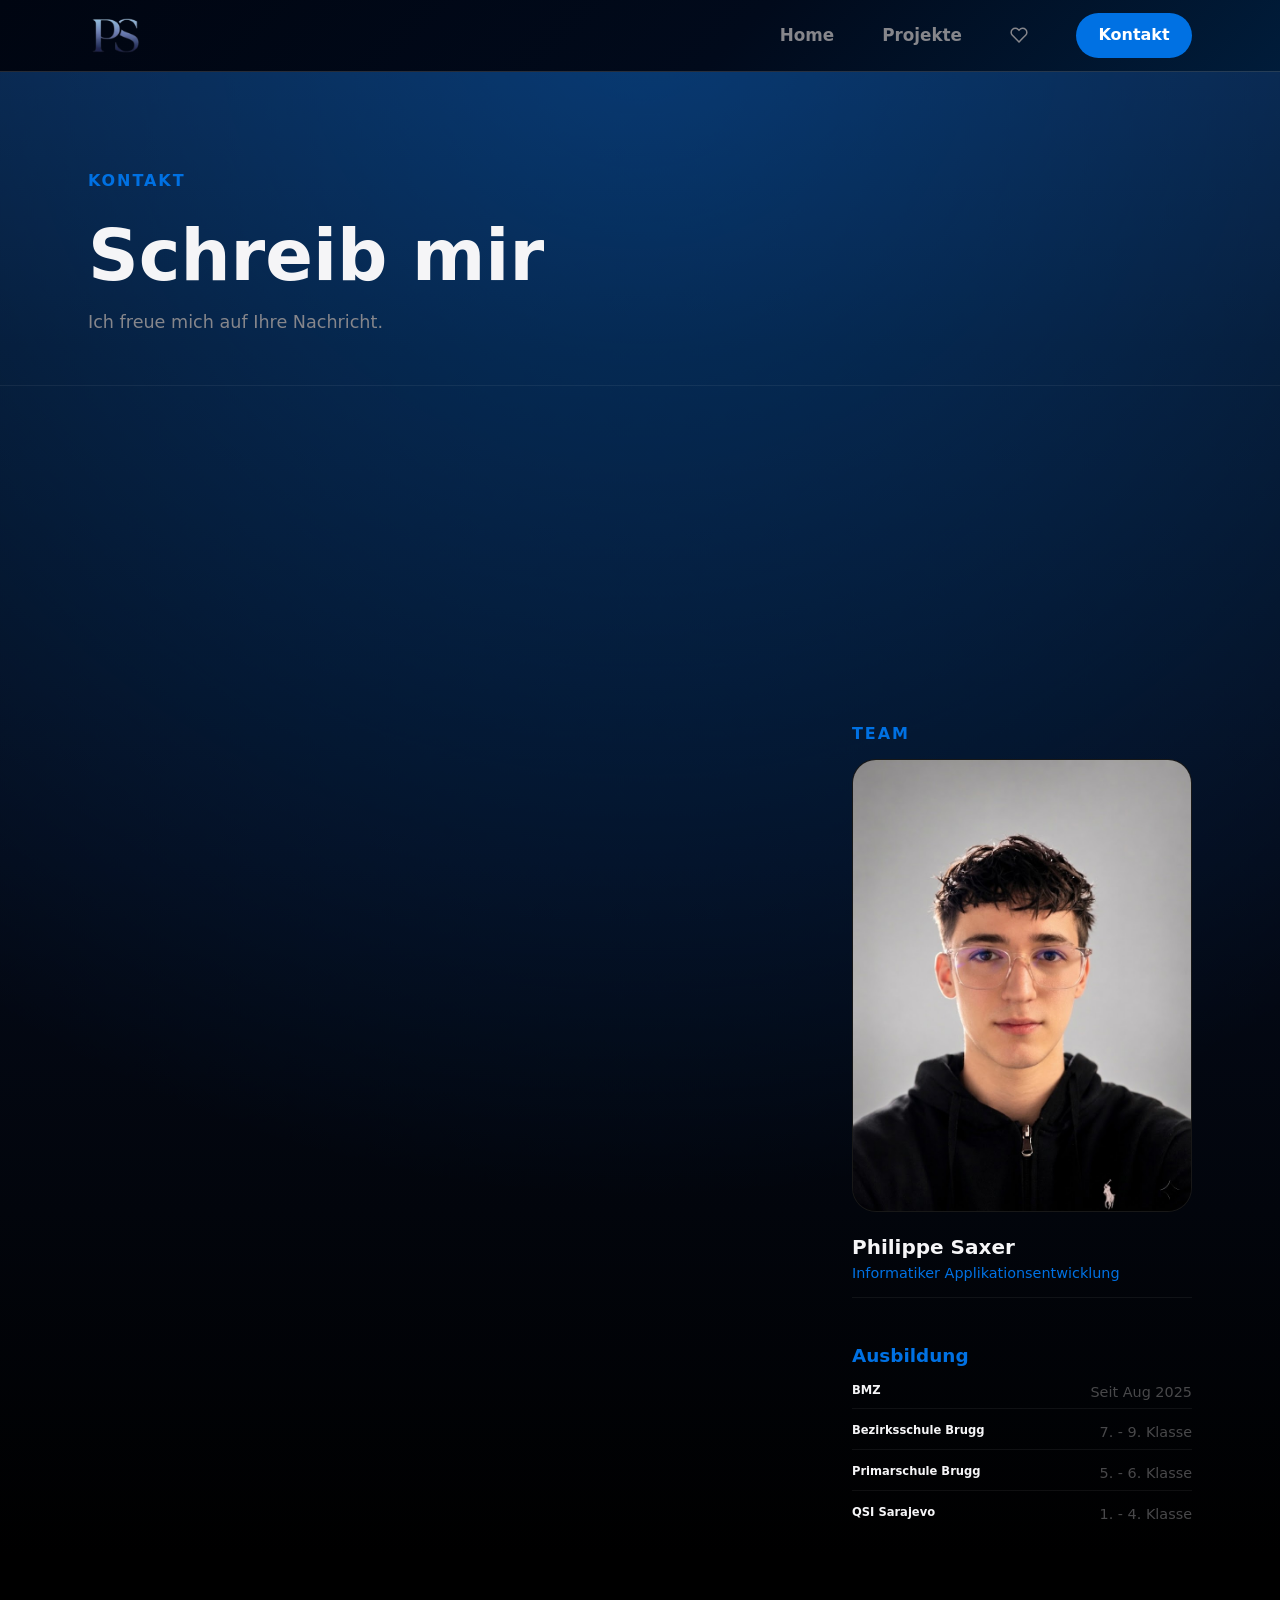
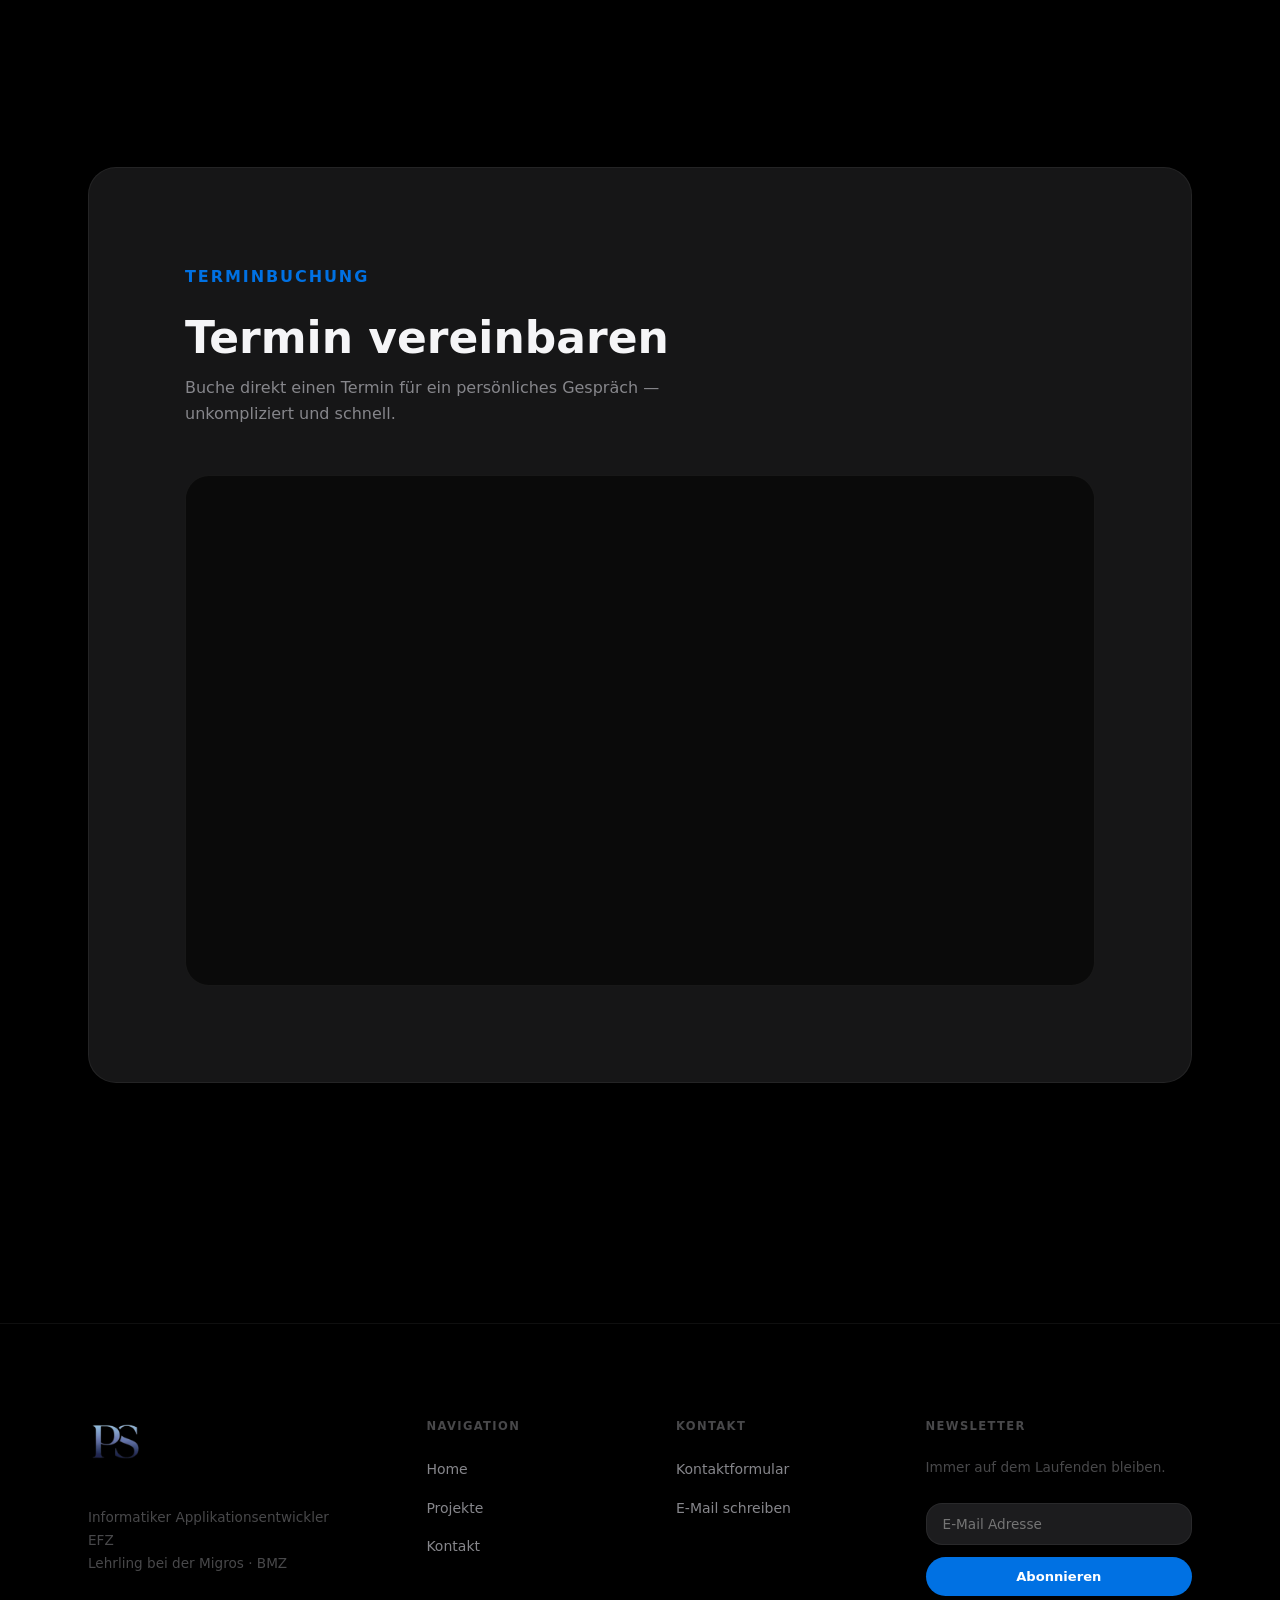
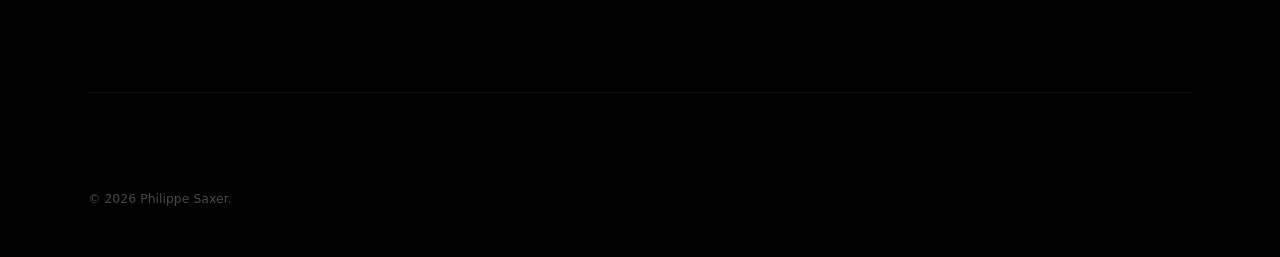
==== commit ffd7067e: "Optimize website performance (mobile backdrop-filter, animations, loading delay)" ====
--- a/kontakt.html
+++ b/kontakt.html
@@ -7,11 +7,12 @@
   <title>Kontakt | Philippe Saxer</title>
   <link rel="canonical" href="https://philippesaxer.ch/kontakt.html">
   <link rel="apple-touch-icon" sizes="180x180" href="images/logo.png">
+  <link rel="preload" as="image" href="images/logo.png">
   <link rel="stylesheet" href="css/style.css">
   <link rel="stylesheet" href="css/responsive.css">
   <link rel="icon" href="images/logo.png" type="image/png">
   <!-- SEO Tags -->
-  <meta name="keywords" content="Philippe Saxer, Portfolio, Informatiker, Applikationsentwickler, EFZ, Migros, BMZ, Entwickler, Webentwicklung">
+  <meta name="keywords" content="Philippe Saxer, Portfolio, Informatiker, Informatiker EFZ, Informatiker Portfolio, Informatiker Applikationsentwicklung, Applikationsentwickler, Migros, BMZ">
   <meta name="author" content="Philippe Saxer">
   <meta name="robots" content="index, follow">
   <meta name="theme-color" content="#0a0a0a">
@@ -41,11 +42,11 @@
        ==================================================== -->
   <header class="site-header">
     <div class="container header-inner">
-      <a href="index.html" class="site-logo">
+      <a href="/" class="site-logo">
         <img src="images/logo.png" alt="Philippe.dev Logo" style="height: 32px; width: auto; object-fit: contain;">
       </a>
       <nav class="site-nav">
-        <a href="index.html"    class="nav-link">Home</a>
+        <a href="/"    class="nav-link">Home</a>
         <a href="projekte.html" class="nav-link">Projekte</a>
         <a href="projekte.html?filter=merkliste" class="nav-wishlist" id="navWishlist" title="Merkliste">
           <svg viewBox="0 0 24 24" fill="none" xmlns="http://www.w3.org/2000/svg">
@@ -196,7 +197,7 @@
     <div class="container">
       <div class="footer-top">
         <div class="footer-brand">
-          <a href="index.html" class="site-logo" style="margin-bottom: var(--sp-sm); display: inline-block;">
+          <a href="/" class="site-logo" style="margin-bottom: var(--sp-sm); display: inline-block;">
             <img src="images/logo.png" alt="Philippe.dev Logo" style="height: 48px; width: auto; object-fit: contain;">
           </a>
           <p>Informatiker Applikationsentwickler EFZ<br>Lehrling bei der Migros · BMZ</p>
@@ -204,7 +205,7 @@
         <div class="footer-col">
           <h4>Navigation</h4>
           <ul class="footer-links">
-            <li><a href="index.html"    class="footer-link">Home</a></li>
+            <li><a href="/"    class="footer-link">Home</a></li>
             <li><a href="projekte.html" class="footer-link">Projekte</a></li>
             <li><a href="kontakt.html"  class="footer-link">Kontakt</a></li>
           </ul>
@@ -267,12 +268,12 @@
       if (loader) {
         setTimeout(() => {
           loader.classList.add("loader-hidden");
-        }, 500);
+        }, 0);
       }
     });
   </script>
-  <script src="js/wishlist.js"></script>
-  <script src="js/main.js"></script>
+  <script src="js/wishlist.js" defer></script>
+  <script src="js/main.js" defer></script>
 
   <!-- Cal.com Embed Script -->
   <script>
--- a/css/style.css
+++ b/css/style.css
@@ -2273,7 +2273,7 @@
   height: 100%;
   position: relative;
   transform-style: preserve-3d;
-  /* Rotate via JS scroll, but keep smooth transition */
+  will-change: transform;
   transition: transform 0.1s linear;
 }
 
@@ -3178,3 +3178,10 @@
 .snake-restart-btn:hover {
   background: #0060C0;
 }
+
+.cube-contact-title {
+  font-size: 2rem;
+  margin-bottom: 1rem;
+  font-family: var(--font-display);
+  font-weight: 700;
+}
--- a/css/responsive.css
+++ b/css/responsive.css
@@ -134,6 +134,12 @@
     display: none !important;
   }
 
+  /* DISABLE backdrop-filter on mobile for significant performance gains */
+  .face, .project-card, .category-card, .glass-overlay, .contact-card, .contact-info-card, .team-card, .header-scrolled, .project-hero-area::before {
+    backdrop-filter: none !important;
+    -webkit-backdrop-filter: none !important;
+  }
+
   .container {
     padding: 0 1.25rem;
   }
@@ -250,7 +256,8 @@
     font-size: 0.78rem;
   }
 
-  .cube .face h2 {
+  .cube .face h2,
+  .cube .face .cube-contact-title {
     font-size: 1.4rem !important;
     margin-bottom: 0.5rem !important;
   }
@@ -581,7 +588,8 @@
     font-size: 0.7rem;
   }
 
-  .cube .face h2 {
+  .cube .face h2,
+  .cube .face .cube-contact-title {
     font-size: 1.1rem !important;
   }
 
@@ -650,7 +658,8 @@
     font-size: 0.65rem;
   }
 
-  .cube .face h2 {
+  .cube .face h2,
+  .cube .face .cube-contact-title {
     font-size: 0.95rem !important;
   }
 
